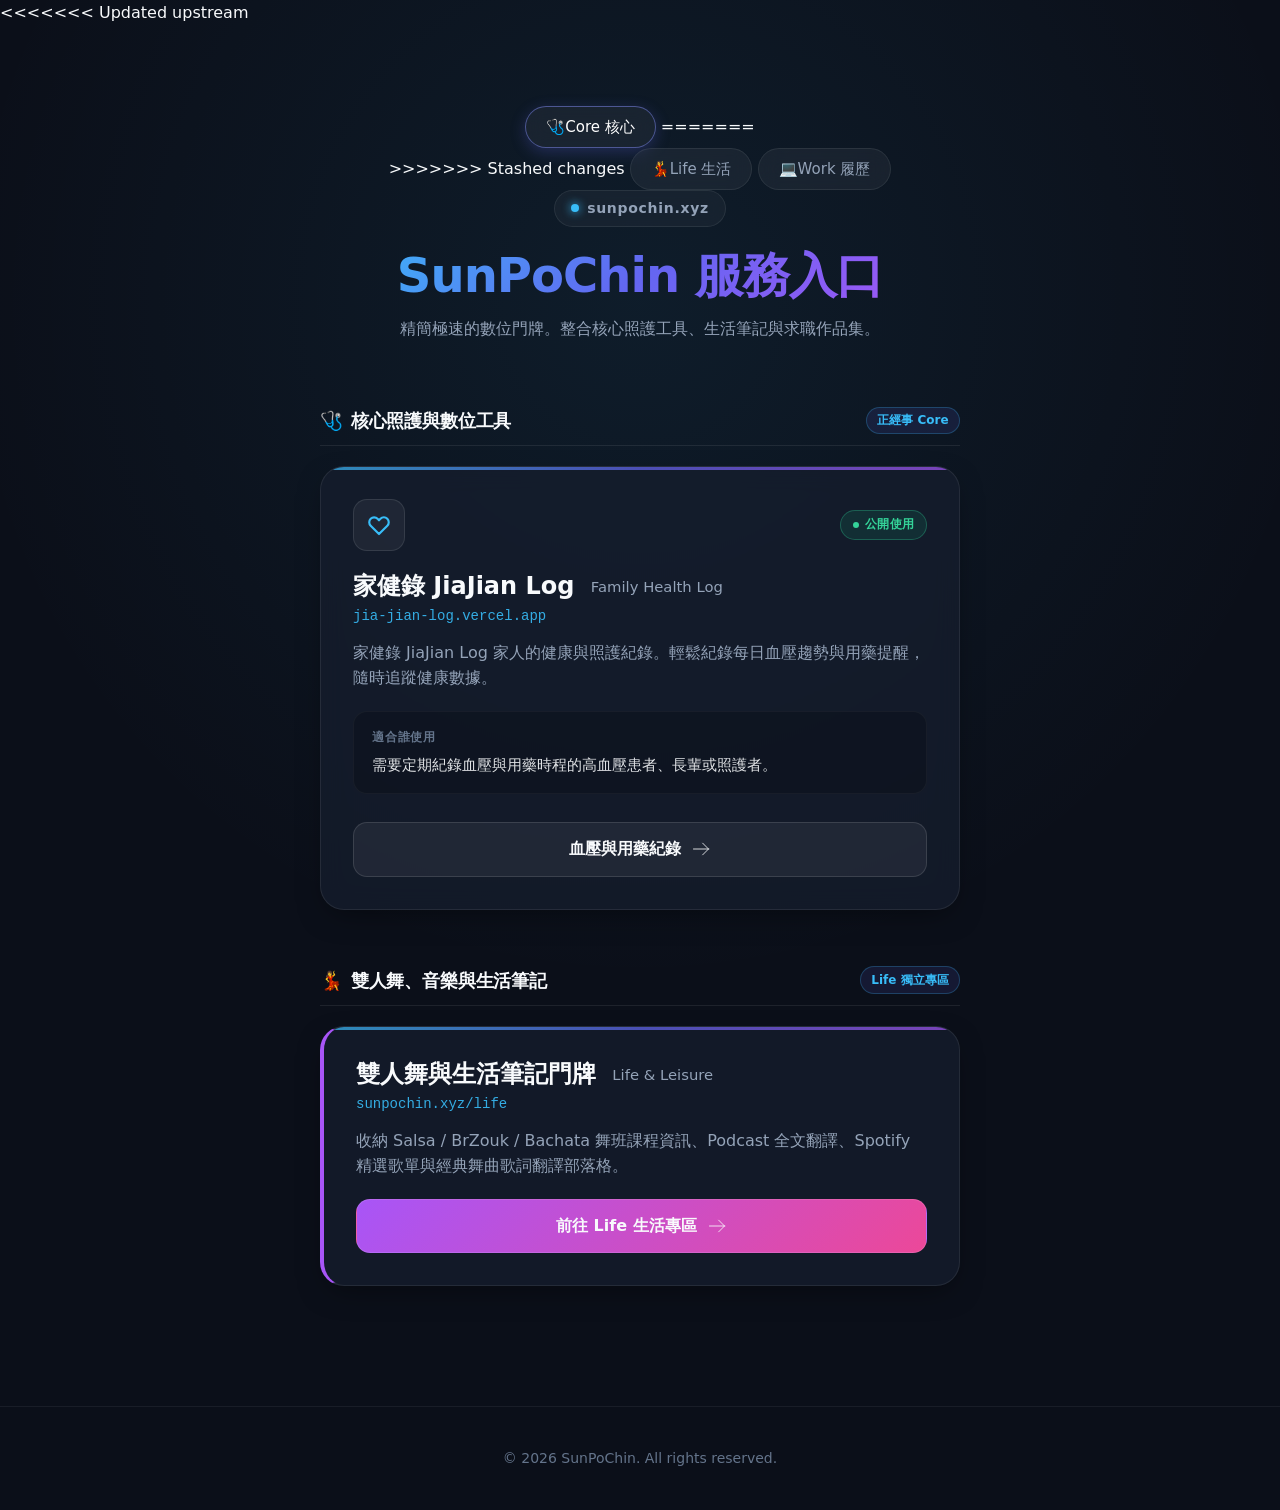
==== index.html @ 9746f530 "fix(nav): remove Core tab, unify portal tabs and refine work projects Removed the Core tab to simpli" ====
<!--
檔案用途：個人服務門牌首頁 (Core Services & Digital Portal)
所在層：sunpochin.github.io/index.html；全站頂層入口
主要關聯：連結至核心照護工具 (家健錄)、Life 生活專區 (/life/) 與 Work 履歷頁 (/work/)
-->
<!DOCTYPE html>
<html lang="zh-TW">
<head>
  <meta charset="UTF-8">
  <meta name="viewport" content="width=device-width, initial-scale=1.0">
  
  <!-- SEO 與社群分享 Meta 設定 -->
  <title>SunPoChin | 數位服務門牌</title>
  <!-- 更新品牌名稱為家健錄 JiaJian Log，確保搜尋引擎索引與社群分享預覽精確 -->
  <meta name="description" content="SunPoChin 的個人服務門牌，提供家健錄 JiaJian Log 家人的健康與照護紀錄，以及雙人舞、音樂與歌詞翻譯連結。">
  <meta name="keywords" content="SunPoChin, 門牌, 家健錄, JiaJian Log, Family Health Log, 照護紀錄, Salsa, BrZouk, Bachata, 雙人舞">
  <meta name="author" content="SunPoChin">
  
  <!-- Open Graph / Facebook / LINE 分享卡片資訊 -->
  <meta property="og:type" content="website">
  <meta property="og:url" content="https://sunpochin.github.io/">
  <meta property="og:title" content="SunPoChin | 數位服務門牌">
  <meta property="og:description" content="個人服務門牌。包含家健錄 JiaJian Log 家人的健康與照護紀錄，以及雙人舞、音樂生活筆記。">
  
  <!-- 向量 SVG 門牌圖示 -->
  <link rel="icon" type="image/svg+xml" href="favicon.svg">
  
  <!-- 樣式表引入 -->
  <link rel="stylesheet" href="styles.css">
</head>
<body>

  <!-- 門牌標頭區塊 Header -->
<<<<<<< Updated upstream
  <header class="site-header">
    <div class="container">
      
      <!-- 門牌全站膠囊導覽列 Nav Bar -->
      <!-- 說明「為什麼這樣做」：提供 Core 核心工具、Life 生活筆記與 Work 履歷作品三入口直接跳轉 -->
      <nav class="portal-nav" aria-label="門牌頁面導覽">
        <a href="./" class="nav-item active">
          <span class="nav-icon">🩺</span>
          <span>Core 核心</span>
        </a>
=======
      <!-- 門牌全站膠囊導覽列 Nav Bar (移除 Core 核心 Tab，提供 Life 與 Work 雙頁面膠囊切換) -->
      <!-- 說明「為什麼這樣做」：依使用者需求移除 Core Tab，在頁首提供統一的 Life 生活與 Work 履歷動態導覽 -->
      <nav class="portal-nav" aria-label="門牌頁面導覽">
>>>>>>> Stashed changes
        <a href="./life/" class="nav-item">
          <span class="nav-icon">💃</span>
          <span>Life 生活</span>
        </a>
        <a href="./work/" class="nav-item">
          <span class="nav-icon">💻</span>
          <span>Work 履歷</span>
        </a>
      </nav>

      <div class="brand-badge">
        <span class="brand-dot"></span>
        <span class="brand-domain">sunpochin.xyz</span>
      </div>
      <h1 class="site-title">SunPoChin 服務入口</h1>
      <p class="site-subtitle">精簡極速的數位門牌。整合核心照護工具、生活筆記與求職作品集。</p>
    </div>
  </header>

  <!-- 主要服務與生活卡片區塊 Main Content -->
  <main class="main-content">
    <div class="container">

      <!-- 
        區塊一：核心照護與數位工具 (Core Care Services)
        維持高顯眼度單張大卡片，突顯家健錄 JiaJian Log 作為正經事的優先層級。
      -->
      <section class="section-block" aria-label="核心照護服務">
        <div class="section-header">
          <h2 class="section-title">
            <span aria-hidden="true">🩺</span> 核心照護與數位工具
          </h2>
          <span class="section-badge">正經事 Core</span>
        </div>

        <!-- 採用家健錄 JiaJian Log 全新品牌識別與副標，提供明確的家庭照護與血壓/用藥紀錄入口 -->
        <article class="service-card" data-id="jiaJianLog">
          <div class="card-header">
            <div class="card-icon-wrapper" aria-hidden="true">
              <!-- SVG 脈搏心律圖示 -->
              <svg xmlns="http://www.w3.org/2000/svg" fill="none" viewBox="0 0 24 24" stroke="currentColor">
                <path stroke-linecap="round" stroke-linejoin="round" d="M4.318 6.318a4.5 4.5 0 000 6.364L12 20.364l7.682-7.682a4.5 4.5 0 00-6.364-6.364L12 7.636l-1.318-1.318a4.5 4.5 0 00-6.364 0z" />
              </svg>
            </div>
            <span class="status-badge status-active">公開使用</span>
          </div>
          <div class="card-title-group">
            <h3 class="card-title">家健錄 JiaJian Log <span class="card-subtitle">Family Health Log</span></h3>
            <span class="card-domain">jia-jian-log.vercel.app</span>
          </div>
          <p class="card-summary">家健錄 JiaJian Log 家人的健康與照護紀錄。輕鬆紀錄每日血壓趨勢與用藥提醒，隨時追蹤家庭健康數據。</p>
          <div class="card-target-box">
            <span class="card-target-label">適合誰使用</span>
            <p class="card-target-text">需要定期紀錄血壓與用藥時程的高血壓患者、長輩或照護者。</p>
          </div>
          <div class="card-action">
            <a href="https://jia-jian-log.vercel.app/" target="_blank" rel="noopener noreferrer" class="btn-open">
              <span class="btn-text">血壓與用藥紀錄</span>
              <svg xmlns="http://www.w3.org/2000/svg" fill="none" viewBox="0 0 24 24" stroke="currentColor" aria-hidden="true">
                <path stroke-linecap="round" stroke-linejoin="round" d="M14 5l7 7m0 0l-7 7m7-7H3" />
              </svg>
            </a>
          </div>
        </article>
      </section>

      <!-- 
        區塊二：前往生活與娛樂獨立專頁
        說明「為什麼這樣做」：依使用者指示將雙人舞與生活筆記完整搬移至 /life/ 獨立子頁面，並在首頁提供明確的引導卡片與門牌按鈕。
      -->
      <section class="section-block" aria-label="生活與娛樂專區導引">
        <div class="section-header">
          <h2 class="section-title">
            <span aria-hidden="true">💃</span> 雙人舞、音樂與生活筆記
          </h2>
          <span class="section-badge">Life 獨立專區</span>
        </div>

        <article class="service-card" style="border-left: 4px solid #a855f7;">
          <div class="card-title-group">
            <h3 class="card-title">雙人舞與生活筆記門牌 <span class="card-subtitle">Life &amp; Leisure</span></h3>
            <span class="card-domain">sunpochin.xyz/life</span>
          </div>
          <p class="card-summary">收納 Salsa / BrZouk / Bachata 舞班課程資訊、Podcast 全文翻譯、Spotify 精選歌單與經典舞曲歌詞翻譯部落格。</p>
          <div class="card-action">
            <a href="./life/" class="btn-open" style="background: linear-gradient(135deg, #a855f7 0%, #ec4899 100%);">
              <span class="btn-text">前往 Life 生活專區</span>
              <svg xmlns="http://www.w3.org/2000/svg" fill="none" viewBox="0 0 24 24" stroke="currentColor" aria-hidden="true">
                <path stroke-linecap="round" stroke-linejoin="round" d="M14 5l7 7m0 0l-7 7m7-7H3" />
              </svg>
            </a>
          </div>
        </article>
      </section>

    </div>
  </main>

  <!-- 頁尾 Footer -->
  <footer class="site-footer">
    <div class="container">
      <p>&copy; <span id="year">2026</span> SunPoChin. All rights reserved.</p>
    </div>
  </footer>

  <!-- 原生 Vanilla JS 腳本水合處理 (相容新版與舊版 services.json 結構) -->
  <script>
    document.addEventListener('DOMContentLoaded', () => {
      // 判斷當前年份動態顯示 Footer 年份
      const yearEl = document.getElementById('year');
      if (yearEl) yearEl.textContent = new Date().getFullYear();

      // 嘗試讀取 services.json 進行動態水合，維持靜態 HTML 預先渲染 (SSR/Static HTML First) 避免首屏閃爍
      fetch('services.json')
        .then(response => {
          if (!response.ok) throw new Error('HTTP error ' + response.status);
          return response.json();
        })
        .then(data => {
          // 處理 core 陣列資料
          const coreItems = Array.isArray(data) ? data : (data.core || []);
          coreItems.forEach(item => {
            const card = document.querySelector(`.service-card[data-id="${item.id}"]`);
            if (card) {
              const titleEl = card.querySelector('.card-title');
              const domainEl = card.querySelector('.card-domain');
              const summaryEl = card.querySelector('.card-summary');
              const targetEl = card.querySelector('.card-target-text');
              const linkEl = card.querySelector('.btn-open');
              const btnTextEl = card.querySelector('.btn-text');

              // 支援動態注入英文副標 (Family Health Log)，維持靜態與水合 HTML 的視覺一致性
              if (titleEl) {
                if (item.subtitle) {
                  titleEl.innerHTML = `${item.name} <span class="card-subtitle">${item.subtitle}</span>`;
                } else {
                  titleEl.textContent = item.name;
                }
              }
              if (domainEl) domainEl.textContent = item.domain;
              if (summaryEl) summaryEl.textContent = item.summary;
              if (targetEl) targetEl.textContent = item.targetAudience;
              if (linkEl) linkEl.href = item.url;
              if (btnTextEl && item.buttonText) btnTextEl.textContent = item.buttonText;
            }
          });

          // 處理 leisure 陣列資料
          const leisureItems = data.leisure || [];
          leisureItems.forEach(item => {
            const card = document.querySelector(`.leisure-card[data-id="${item.id}"]`);
            if (card) {
              const titleEl = card.querySelector('.leisure-card-title');
              const summaryEl = card.querySelector('.leisure-card-summary');
              const linkEl = card.querySelector('.btn-leisure');
              const btnTextSpan = linkEl ? linkEl.querySelector('span') : null;

              if (titleEl) titleEl.textContent = item.name;
              if (summaryEl) summaryEl.textContent = item.summary;
              if (linkEl) linkEl.href = item.url;
              if (btnTextSpan && item.buttonText) btnTextSpan.textContent = item.buttonText;
            }
          });
        })
        .catch(err => {
          // 若 fetch 失敗則安全回退使用原 HTML 靜態卡片，不影響網頁顯示
          console.log('Using static card fallback:', err.message);
        });
    });
  </script>
</body>
</html>
---- styles.css ----
/*
  使用 CSS 變數統一設計系統 Token，確保全站色彩、邊距與微動畫風格一致。
  選擇暗色與 Glassmorphism 質感基調，突顯數位門牌（Domain Portal）的科技與現代感。
*/
:root {
  --bg-primary: #0b0f19;
  --card-bg: rgba(22, 30, 46, 0.75);
  --card-border: rgba(255, 255, 255, 0.08);
  --card-hover-border: rgba(99, 102, 241, 0.4);
  
  --text-main: #f8fafc;
  --text-muted: #94a3b8;
  --text-subtle: #64748b;
  
  /* 品牌與漸層色調 */
  --accent-blue: #38bdf8;
  --accent-indigo: #6366f1;
  --accent-purple: #a855f7;
  --grad-hero: linear-gradient(135deg, #38bdf8 0%, #6366f1 50%, #a855f7 100%);
  
  /* 服務狀態指示燈色彩 (Status Badges) */
  --status-active-bg: rgba(16, 185, 129, 0.12);
  --status-active-text: #34d399;
  --status-active-border: rgba(52, 211, 153, 0.3);
  
  --radius-sm: 8px;
  --radius-md: 14px;
  --radius-lg: 24px;
  
  --font-main: system-ui, -apple-system, BlinkMacSystemFont, "Segoe UI", Roboto, "Helvetica Neue", "Noto Sans TC", sans-serif;
  
  --shadow-card: 0 10px 30px -10px rgba(0, 0, 0, 0.5);
  --shadow-hover: 0 20px 40px -15px rgba(99, 102, 241, 0.25);
}

/* 基礎重置與 Box Sizing */
*, *::before, *::after {
  box-sizing: border-box;
  margin: 0;
  padding: 0;
}

/* 採用 Mobile-First 基礎版型設定 */
html {
  font-family: var(--font-main);
  background-color: var(--bg-primary);
  color: var(--text-main);
  line-height: 1.6;
  -webkit-font-smoothing: antialiased;
  scroll-behavior: smooth;
}

body {
  min-height: 100vh;
  display: flex;
  flex-direction: column;
  position: relative;
  overflow-x: hidden;
  background: 
    radial-gradient(circle at 50% 20%, rgba(56, 189, 248, 0.08) 0%, transparent 50%),
    var(--bg-primary);
}

/* 頁首與頁尾容器：調大寬度至 680px 以平衡單張照護卡與雙欄生活連結網格的視覺寬度 */
.container {
  width: 100%;
  max-width: 680px;
  margin: 0 auto;
  padding: 0 1.25rem;
}

/* 全站膠囊導覽列 (Portal Navigation Bar) */
<<<<<<< Updated upstream
/* 提供 Core / Life / Work 三入口快速切換，維持高顯眼度與極速載入 */
=======
/* 提供 Life / Work 入口快速切換，維持高顯眼度與極速載入 */
>>>>>>> Stashed changes
.portal-nav {
  display: flex;
  align-items: center;
  justify-content: center;
<<<<<<< Updated upstream
  gap: 0.5rem;
  margin-bottom: 1.5rem;
=======
  gap: 0.75rem;
  margin-bottom: 1.75rem;
>>>>>>> Stashed changes
}

.nav-item {
  display: inline-flex;
  align-items: center;
<<<<<<< Updated upstream
  gap: 0.4rem;
  padding: 0.45rem 1.1rem;
  border-radius: 999px;
  background: rgba(255, 255, 255, 0.04);
  border: 1px solid var(--card-border);
  color: var(--text-muted);
  font-size: 0.875rem;
=======
  gap: 0.45rem;
  padding: 0.5rem 1.25rem;
  border-radius: 999px;
  background: rgba(255, 255, 255, 0.05);
  border: 1px solid var(--card-border);
  color: var(--text-muted);
  font-size: 0.9375rem;
>>>>>>> Stashed changes
  font-weight: 600;
  text-decoration: none;
  backdrop-filter: blur(10px);
  transition: all 0.2s ease;
}

.nav-item:hover {
<<<<<<< Updated upstream
  background: rgba(255, 255, 255, 0.09);
  color: var(--text-main);
  border-color: rgba(255, 255, 255, 0.2);
=======
  background: rgba(255, 255, 255, 0.1);
  color: var(--text-main);
  border-color: rgba(255, 255, 255, 0.25);
>>>>>>> Stashed changes
  transform: translateY(-1px);
}

.nav-item.active {
<<<<<<< Updated upstream
  background: rgba(99, 102, 241, 0.2);
  color: #ffffff;
  border-color: rgba(99, 102, 241, 0.5);
  box-shadow: 0 4px 12px rgba(99, 102, 241, 0.25);
=======
  background: linear-gradient(135deg, rgba(99, 102, 241, 0.25) 0%, rgba(168, 85, 247, 0.25) 100%);
  color: #ffffff;
  border-color: rgba(129, 140, 248, 0.5);
  box-shadow: 0 4px 15px rgba(99, 102, 241, 0.25);
>>>>>>> Stashed changes
}

/* Header 門牌標頭區塊 */
.site-header {
  padding: 3.5rem 0 2rem;
  text-align: center;
}

.brand-badge {
  display: inline-flex;
  align-items: center;
  gap: 0.5rem;
  padding: 0.4rem 1rem;
  border-radius: 999px;
  background: rgba(255, 255, 255, 0.04);
  border: 1px solid var(--card-border);
  backdrop-filter: blur(10px);
  margin-bottom: 1.25rem;
}

.brand-dot {
  width: 8px;
  height: 8px;
  border-radius: 50%;
  background: var(--accent-blue);
  box-shadow: 0 0 10px var(--accent-blue);
  animation: pulse-dot 2.5s infinite;
}

@keyframes pulse-dot {
  0%, 100% { transform: scale(1); opacity: 1; }
  50% { transform: scale(1.4); opacity: 0.6; }
}

.brand-domain {
  font-size: 0.875rem;
  font-weight: 600;
  letter-spacing: 0.05em;
  color: var(--text-muted);
}

.site-title {
  font-size: 2.25rem;
  font-weight: 800;
  letter-spacing: -0.02em;
  line-height: 1.2;
  margin-bottom: 0.75rem;
  background: var(--grad-hero);
  -webkit-background-clip: text;
  -webkit-text-fill-color: transparent;
}

.site-subtitle {
  font-size: 1rem;
  color: var(--text-muted);
  max-width: 500px;
  margin: 0 auto;
  font-weight: 400;
}

/* 主內容區 (Main Portal Grid) */
.main-content {
  flex: 1;
  padding: 1.5rem 0 4rem;
}

.services-grid {
  display: flex;
  justify-content: center;
}

/* 單一服務卡片 Focus 佈局 */
.service-card {
  width: 100%;
  position: relative;
  display: flex;
  flex-direction: column;
  background: var(--card-bg);
  border: 1px solid var(--card-border);
  border-radius: var(--radius-lg);
  padding: 2rem;
  backdrop-filter: blur(12px);
  -webkit-backdrop-filter: blur(12px);
  box-shadow: var(--shadow-card);
  transition: transform 0.25s cubic-bezier(0.16, 1, 0.3, 1), 
              border-color 0.25s ease, 
              box-shadow 0.25s ease;
  overflow: hidden;
}

.service-card::before {
  content: "";
  position: absolute;
  top: 0;
  left: 0;
  right: 0;
  height: 3px;
  background: var(--grad-hero);
  opacity: 0.7;
}

.service-card:hover {
  transform: translateY(-4px);
  border-color: var(--card-hover-border);
  box-shadow: var(--shadow-hover);
}

.card-header {
  display: flex;
  align-items: center;
  justify-content: space-between;
  margin-bottom: 1.25rem;
}

.card-icon-wrapper {
  width: 52px;
  height: 52px;
  border-radius: var(--radius-md);
  background: rgba(255, 255, 255, 0.05);
  border: 1px solid rgba(255, 255, 255, 0.1);
  display: flex;
  align-items: center;
  justify-content: center;
  color: var(--accent-blue);
  flex-shrink: 0;
}

.card-icon-wrapper svg {
  width: 26px;
  height: 26px;
  stroke-width: 2;
}

.status-badge {
  display: inline-flex;
  align-items: center;
  gap: 0.4rem;
  padding: 0.3rem 0.75rem;
  border-radius: 999px;
  font-size: 0.75rem;
  font-weight: 600;
  letter-spacing: 0.02em;
  border: 1px solid transparent;
}

.status-badge::before {
  content: "";
  width: 6px;
  height: 6px;
  border-radius: 50%;
}

.status-active {
  background: var(--status-active-bg);
  color: var(--status-active-text);
  border-color: var(--status-active-border);
}
.status-active::before { background: var(--status-active-text); }

.card-title-group {
  margin-bottom: 0.85rem;
}

.card-title {
  font-size: 1.5rem;
  font-weight: 700;
  color: var(--text-main);
  line-height: 1.3;
}

/* 支援英文副標題 (Family Health Log) 輔助顯示，提升品牌識別與視覺層次感 */
.card-subtitle {
  display: inline-block;
  font-size: 0.925rem;
  font-weight: 500;
  color: var(--text-muted);
  margin-left: 0.5rem;
  vertical-align: middle;
}

.card-domain {
  font-size: 0.875rem;
  font-weight: 500;
  color: var(--accent-blue);
  opacity: 0.9;
  font-family: ui-monospace, SFMono-Regular, Menlo, Monaco, Consolas, monospace;
}

.card-summary {
  font-size: 1rem;
  color: var(--text-muted);
  margin-bottom: 1.25rem;
  line-height: 1.55;
}

.card-target-box {
  background: rgba(0, 0, 0, 0.2);
  border-radius: var(--radius-md);
  padding: 1rem 1.15rem;
  margin-bottom: 1.75rem;
  border: 1px solid rgba(255, 255, 255, 0.04);
}

.card-target-label {
  font-size: 0.75rem;
  font-weight: 700;
  text-transform: uppercase;
  letter-spacing: 0.05em;
  color: var(--text-subtle);
  margin-bottom: 0.35rem;
  display: block;
}

.card-target-text {
  font-size: 0.9375rem;
  color: var(--text-main);
  opacity: 0.9;
}

.btn-open {
  display: flex;
  align-items: center;
  justify-content: center;
  gap: 0.65rem;
  width: 100%;
  min-height: 52px;
  padding: 0.85rem 1.5rem;
  border-radius: var(--radius-md);
  background: rgba(255, 255, 255, 0.06);
  color: var(--text-main);
  font-size: 1rem;
  font-weight: 600;
  text-decoration: none;
  border: 1px solid rgba(255, 255, 255, 0.12);
  transition: all 0.2s ease;
}

.btn-open:hover {
  background: var(--grad-hero);
  border-color: transparent;
  color: #ffffff;
  box-shadow: 0 4px 15px rgba(99, 102, 241, 0.4);
}

.btn-open:active {
  transform: scale(0.98);
}

.btn-open svg {
  width: 20px;
  height: 20px;
  transition: transform 0.2s ease;
  flex-shrink: 0;
}

.btn-open:hover svg {
  transform: translateX(4px);
}

.site-footer {
  padding: 2.5rem 0;
  border-top: 1px solid rgba(255, 255, 255, 0.06);
  text-align: center;
  font-size: 0.875rem;
  color: var(--text-subtle);
}

@media (min-width: 640px) {
  .site-header {
    padding: 5rem 0 2.5rem;
  }

  .site-title {
    font-size: 3rem;
  }
}

/* 
  多區塊結構 (Section Blocks & Dividers):
  建立明確的視覺分隔線與燈號，讓正經事 (家健錄 JiaJian Log) 與吃喝玩樂 (雙人舞/音樂) 在同一頁面卻保有清晰的層次感。
*/
.section-block {
  margin-bottom: 3.5rem;
}

.section-header {
  display: flex;
  align-items: center;
  gap: 0.75rem;
  margin-bottom: 1.25rem;
  padding-bottom: 0.6rem;
  border-bottom: 1px solid rgba(255, 255, 255, 0.08);
}

.section-title {
  font-size: 1.15rem;
  font-weight: 700;
  color: var(--text-main);
  letter-spacing: -0.01em;
  display: flex;
  align-items: center;
  gap: 0.5rem;
}

.section-badge {
  font-size: 0.75rem;
  padding: 0.2rem 0.65rem;
  border-radius: 999px;
  background: rgba(99, 102, 241, 0.12);
  color: var(--accent-blue);
  border: 1px solid rgba(56, 189, 248, 0.25);
  font-weight: 600;
  margin-left: auto;
}

/* 吃喝玩樂連結雙欄網格 (Leisure Cards Responsive Grid) */
.leisure-grid {
  display: grid;
  grid-template-columns: 1fr;
  gap: 1.15rem;
}

@media (min-width: 600px) {
  .leisure-grid {
    grid-template-columns: repeat(2, 1fr);
  }
}

/* 吃喝玩樂單張 Glassmorphism 卡片設計 */
.leisure-card {
  position: relative;
  display: flex;
  flex-direction: column;
  background: var(--card-bg);
  border: 1px solid var(--card-border);
  border-radius: var(--radius-md);
  padding: 1.25rem;
  backdrop-filter: blur(12px);
  -webkit-backdrop-filter: blur(12px);
  box-shadow: var(--shadow-card);
  transition: transform 0.25s cubic-bezier(0.16, 1, 0.3, 1),
              border-color 0.25s ease,
              box-shadow 0.25s ease;
  overflow: hidden;
}

/* 懸浮微動畫與漸層頂條增加精緻質感 */
.leisure-card::before {
  content: "";
  position: absolute;
  top: 0;
  left: 0;
  right: 0;
  height: 2px;
  background: var(--grad-hero);
  opacity: 0.4;
  transition: opacity 0.25s ease;
}

.leisure-card:hover {
  transform: translateY(-3px);
  border-color: var(--card-hover-border);
  box-shadow: var(--shadow-hover);
}

.leisure-card:hover::before {
  opacity: 1;
}

.leisure-card-header {
  display: flex;
  align-items: center;
  justify-content: space-between;
  margin-bottom: 0.85rem;
}

.leisure-icon-wrapper {
  width: 38px;
  height: 38px;
  border-radius: var(--radius-sm);
  background: rgba(255, 255, 255, 0.05);
  border: 1px solid rgba(255, 255, 255, 0.08);
  display: flex;
  align-items: center;
  justify-content: center;
  color: var(--accent-blue);
  flex-shrink: 0;
}

.leisure-icon-wrapper svg {
  width: 20px;
  height: 20px;
  stroke-width: 2;
}

/* 分類標籤 Badge (使用不同色彩標籤提升辨識度) */
.tag-badge {
  font-size: 0.725rem;
  font-weight: 600;
  padding: 0.2rem 0.55rem;
  border-radius: 6px;
  letter-spacing: 0.02em;
  display: inline-flex;
  align-items: center;
}

.tag-instagram {
  background: rgba(225, 48, 108, 0.12);
  color: #f472b6;
  border: 1px solid rgba(225, 48, 108, 0.3);
}

.tag-gitbook {
  background: rgba(56, 178, 172, 0.12);
  color: #2dd4bf;
  border: 1px solid rgba(56, 178, 172, 0.3);
}

.tag-form {
  background: rgba(59, 130, 246, 0.12);
  color: #60a5fa;
  border: 1px solid rgba(59, 130, 246, 0.3);
}

.tag-hashnode {
  background: rgba(168, 85, 247, 0.12);
  color: #c084fc;
  border: 1px solid rgba(168, 85, 247, 0.3);
}

.leisure-card-title {
  font-size: 1.05rem;
  font-weight: 700;
  color: var(--text-main);
  margin-bottom: 0.35rem;
  line-height: 1.35;
}

.leisure-card-summary {
  font-size: 0.85rem;
  color: var(--text-muted);
  line-height: 1.5;
  margin-bottom: 1.15rem;
  flex: 1;
}

.btn-leisure {
  display: flex;
  align-items: center;
  justify-content: space-between;
  width: 100%;
  padding: 0.65rem 0.95rem;
  border-radius: var(--radius-sm);
  background: rgba(255, 255, 255, 0.04);
  color: var(--text-main);
  font-size: 0.875rem;
  font-weight: 600;
  text-decoration: none;
  border: 1px solid rgba(255, 255, 255, 0.08);
  transition: all 0.2s ease;
}

.btn-leisure:hover {
  background: var(--grad-hero);
  border-color: transparent;
  color: #ffffff;
  box-shadow: 0 4px 12px rgba(99, 102, 241, 0.35);
}

.btn-leisure svg {
  width: 16px;
  height: 16px;
  transition: transform 0.2s ease;
  flex-shrink: 0;
}

.btn-leisure:hover svg {
  transform: translateX(3px);
}
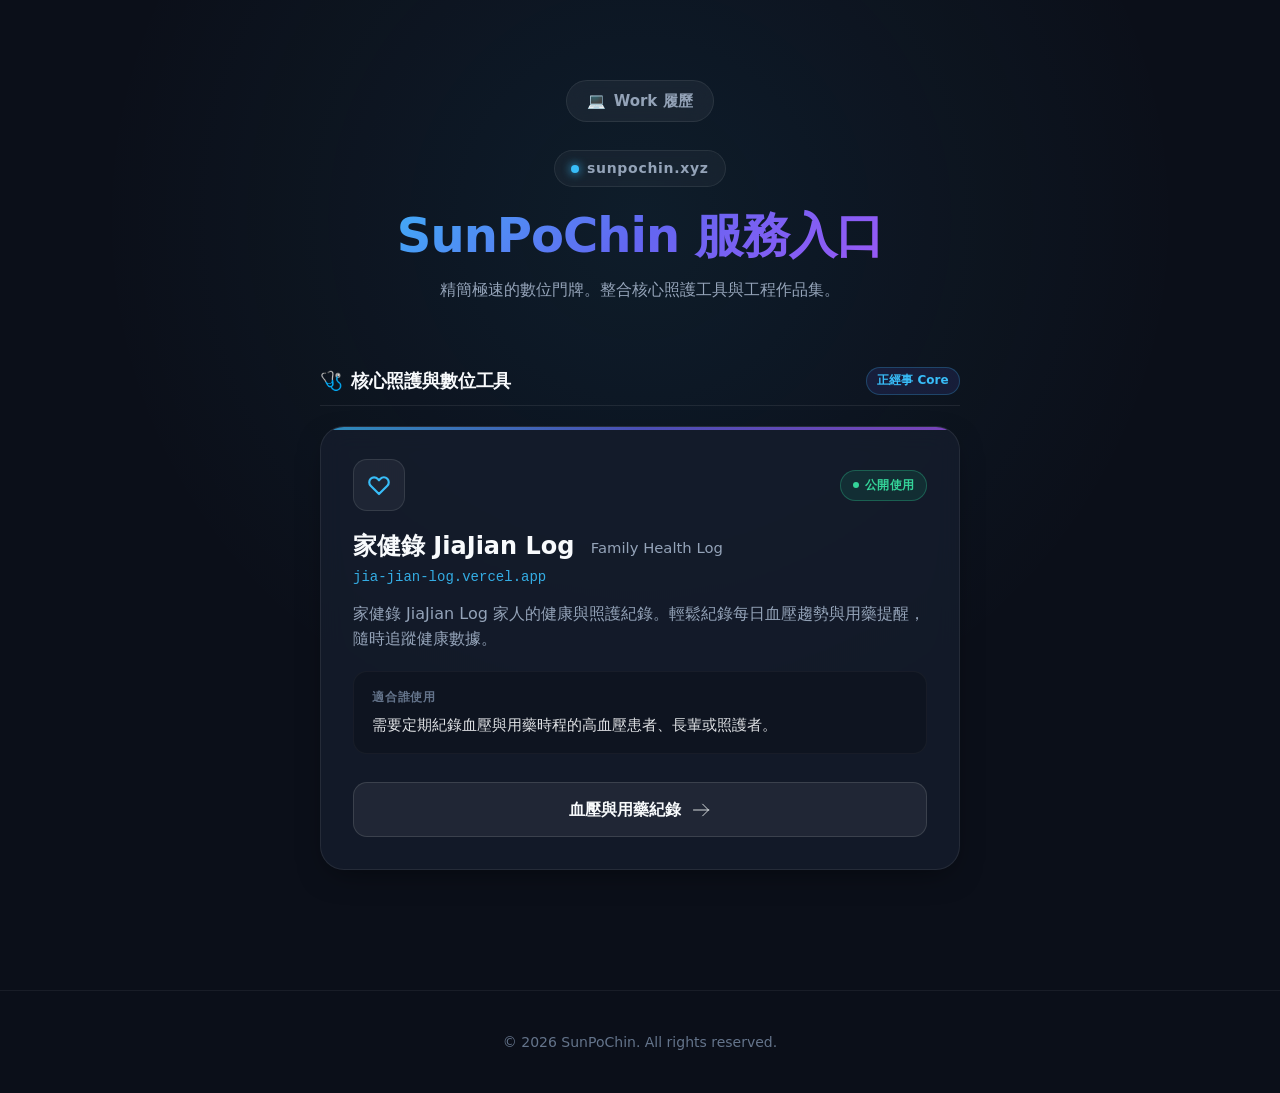
==== commit 77b8cbdf: "fix(nav): resolve all merge conflicts and hide Life portal entries Cleaned up all leftover merge con" ====
--- a/index.html
+++ b/index.html
@@ -1,7 +1,7 @@
 <!--
 檔案用途：個人服務門牌首頁 (Core Services & Digital Portal)
 所在層：sunpochin.github.io/index.html；全站頂層入口
-主要關聯：連結至核心照護工具 (家健錄)、Life 生活專區 (/life/) 與 Work 履歷頁 (/work/)
+主要關聯：連結至核心照護工具 (家健錄) 與 Work 履歷頁 (/work/)
 -->
 <!DOCTYPE html>
 <html lang="zh-TW">
@@ -11,16 +11,15 @@
   
   <!-- SEO 與社群分享 Meta 設定 -->
   <title>SunPoChin | 數位服務門牌</title>
-  <!-- 更新品牌名稱為家健錄 JiaJian Log，確保搜尋引擎索引與社群分享預覽精確 -->
-  <meta name="description" content="SunPoChin 的個人服務門牌，提供家健錄 JiaJian Log 家人的健康與照護紀錄，以及雙人舞、音樂與歌詞翻譯連結。">
-  <meta name="keywords" content="SunPoChin, 門牌, 家健錄, JiaJian Log, Family Health Log, 照護紀錄, Salsa, BrZouk, Bachata, 雙人舞">
+  <meta name="description" content="SunPoChin 的個人服務門牌，提供家健錄 JiaJian Log 家人的健康與照護紀錄。">
+  <meta name="keywords" content="SunPoChin, 門牌, 家健錄, JiaJian Log, Family Health Log, 照護紀錄">
   <meta name="author" content="SunPoChin">
   
   <!-- Open Graph / Facebook / LINE 分享卡片資訊 -->
   <meta property="og:type" content="website">
   <meta property="og:url" content="https://sunpochin.github.io/">
   <meta property="og:title" content="SunPoChin | 數位服務門牌">
-  <meta property="og:description" content="個人服務門牌。包含家健錄 JiaJian Log 家人的健康與照護紀錄，以及雙人舞、音樂生活筆記。">
+  <meta property="og:description" content="個人服務門牌。包含家健錄 JiaJian Log 家人的健康與照護紀錄。">
   
   <!-- 向量 SVG 門牌圖示 -->
   <link rel="icon" type="image/svg+xml" href="favicon.svg">
@@ -31,26 +30,12 @@
 <body>
 
   <!-- 門牌標頭區塊 Header -->
-<<<<<<< Updated upstream
   <header class="site-header">
     <div class="container">
       
-      <!-- 門牌全站膠囊導覽列 Nav Bar -->
-      <!-- 說明「為什麼這樣做」：提供 Core 核心工具、Life 生活筆記與 Work 履歷作品三入口直接跳轉 -->
+      <!-- 門牌全站膠囊導覽列 Nav Bar (隱藏 Life 連結，專注提供 Work 履歷入口) -->
+      <!-- 說明「為什麼這樣做」：依使用者指示將 Life 頁面暫時隱藏，導覽僅保留 Work 履歷入口 -->
       <nav class="portal-nav" aria-label="門牌頁面導覽">
-        <a href="./" class="nav-item active">
-          <span class="nav-icon">🩺</span>
-          <span>Core 核心</span>
-        </a>
-=======
-      <!-- 門牌全站膠囊導覽列 Nav Bar (移除 Core 核心 Tab，提供 Life 與 Work 雙頁面膠囊切換) -->
-      <!-- 說明「為什麼這樣做」：依使用者需求移除 Core Tab，在頁首提供統一的 Life 生活與 Work 履歷動態導覽 -->
-      <nav class="portal-nav" aria-label="門牌頁面導覽">
->>>>>>> Stashed changes
-        <a href="./life/" class="nav-item">
-          <span class="nav-icon">💃</span>
-          <span>Life 生活</span>
-        </a>
         <a href="./work/" class="nav-item">
           <span class="nav-icon">💻</span>
           <span>Work 履歷</span>
@@ -62,16 +47,16 @@
         <span class="brand-domain">sunpochin.xyz</span>
       </div>
       <h1 class="site-title">SunPoChin 服務入口</h1>
-      <p class="site-subtitle">精簡極速的數位門牌。整合核心照護工具、生活筆記與求職作品集。</p>
+      <p class="site-subtitle">精簡極速的數位門牌。整合核心照護工具與工程作品集。</p>
     </div>
   </header>
 
-  <!-- 主要服務與生活卡片區塊 Main Content -->
+  <!-- 主要服務卡片區塊 Main Content -->
   <main class="main-content">
     <div class="container">
 
       <!-- 
-        區塊一：核心照護與數位工具 (Core Care Services)
+        核心照護與數位工具 (Core Care Services)
         維持高顯眼度單張大卡片，突顯家健錄 JiaJian Log 作為正經事的優先層級。
       -->
       <section class="section-block" aria-label="核心照護服務">
@@ -113,35 +98,6 @@
         </article>
       </section>
 
-      <!-- 
-        區塊二：前往生活與娛樂獨立專頁
-        說明「為什麼這樣做」：依使用者指示將雙人舞與生活筆記完整搬移至 /life/ 獨立子頁面，並在首頁提供明確的引導卡片與門牌按鈕。
-      -->
-      <section class="section-block" aria-label="生活與娛樂專區導引">
-        <div class="section-header">
-          <h2 class="section-title">
-            <span aria-hidden="true">💃</span> 雙人舞、音樂與生活筆記
-          </h2>
-          <span class="section-badge">Life 獨立專區</span>
-        </div>
-
-        <article class="service-card" style="border-left: 4px solid #a855f7;">
-          <div class="card-title-group">
-            <h3 class="card-title">雙人舞與生活筆記門牌 <span class="card-subtitle">Life &amp; Leisure</span></h3>
-            <span class="card-domain">sunpochin.xyz/life</span>
-          </div>
-          <p class="card-summary">收納 Salsa / BrZouk / Bachata 舞班課程資訊、Podcast 全文翻譯、Spotify 精選歌單與經典舞曲歌詞翻譯部落格。</p>
-          <div class="card-action">
-            <a href="./life/" class="btn-open" style="background: linear-gradient(135deg, #a855f7 0%, #ec4899 100%);">
-              <span class="btn-text">前往 Life 生活專區</span>
-              <svg xmlns="http://www.w3.org/2000/svg" fill="none" viewBox="0 0 24 24" stroke="currentColor" aria-hidden="true">
-                <path stroke-linecap="round" stroke-linejoin="round" d="M14 5l7 7m0 0l-7 7m7-7H3" />
-              </svg>
-            </a>
-          </div>
-        </article>
-      </section>
-
     </div>
   </main>
 
@@ -152,21 +108,16 @@
     </div>
   </footer>
 
-  <!-- 原生 Vanilla JS 腳本水合處理 (相容新版與舊版 services.json 結構) -->
+  <!-- 原生 Vanilla JS 腳本水合處理 -->
   <script>
     document.addEventListener('DOMContentLoaded', () => {
-      // 判斷當前年份動態顯示 Footer 年份
       const yearEl = document.getElementById('year');
       if (yearEl) yearEl.textContent = new Date().getFullYear();
 
-      // 嘗試讀取 services.json 進行動態水合，維持靜態 HTML 預先渲染 (SSR/Static HTML First) 避免首屏閃爍
       fetch('services.json')
-        .then(response => {
-          if (!response.ok) throw new Error('HTTP error ' + response.status);
-          return response.json();
-        })
+        .then(response => response.ok ? response.json() : null)
         .then(data => {
-          // 處理 core 陣列資料
+          if (!data) return;
           const coreItems = Array.isArray(data) ? data : (data.core || []);
           coreItems.forEach(item => {
             const card = document.querySelector(`.service-card[data-id="${item.id}"]`);
@@ -178,7 +129,6 @@
               const linkEl = card.querySelector('.btn-open');
               const btnTextEl = card.querySelector('.btn-text');
 
-              // 支援動態注入英文副標 (Family Health Log)，維持靜態與水合 HTML 的視覺一致性
               if (titleEl) {
                 if (item.subtitle) {
                   titleEl.innerHTML = `${item.name} <span class="card-subtitle">${item.subtitle}</span>`;
@@ -193,28 +143,8 @@
               if (btnTextEl && item.buttonText) btnTextEl.textContent = item.buttonText;
             }
           });
-
-          // 處理 leisure 陣列資料
-          const leisureItems = data.leisure || [];
-          leisureItems.forEach(item => {
-            const card = document.querySelector(`.leisure-card[data-id="${item.id}"]`);
-            if (card) {
-              const titleEl = card.querySelector('.leisure-card-title');
-              const summaryEl = card.querySelector('.leisure-card-summary');
-              const linkEl = card.querySelector('.btn-leisure');
-              const btnTextSpan = linkEl ? linkEl.querySelector('span') : null;
-
-              if (titleEl) titleEl.textContent = item.name;
-              if (summaryEl) summaryEl.textContent = item.summary;
-              if (linkEl) linkEl.href = item.url;
-              if (btnTextSpan && item.buttonText) btnTextSpan.textContent = item.buttonText;
-            }
-          });
         })
-        .catch(err => {
-          // 若 fetch 失敗則安全回退使用原 HTML 靜態卡片，不影響網頁顯示
-          console.log('Using static card fallback:', err.message);
-        });
+        .catch(err => console.log('Using static card fallback:', err.message));
     });
   </script>
 </body>
--- a/styles.css
+++ b/styles.css
@@ -70,36 +70,18 @@
 }
 
 /* 全站膠囊導覽列 (Portal Navigation Bar) */
-<<<<<<< Updated upstream
-/* 提供 Core / Life / Work 三入口快速切換，維持高顯眼度與極速載入 */
-=======
-/* 提供 Life / Work 入口快速切換，維持高顯眼度與極速載入 */
->>>>>>> Stashed changes
+/* 提供 Work 履歷入口快速切換，維持高顯眼度與極速載入 */
 .portal-nav {
   display: flex;
   align-items: center;
   justify-content: center;
-<<<<<<< Updated upstream
-  gap: 0.5rem;
-  margin-bottom: 1.5rem;
-=======
   gap: 0.75rem;
   margin-bottom: 1.75rem;
->>>>>>> Stashed changes
 }
 
 .nav-item {
   display: inline-flex;
   align-items: center;
-<<<<<<< Updated upstream
-  gap: 0.4rem;
-  padding: 0.45rem 1.1rem;
-  border-radius: 999px;
-  background: rgba(255, 255, 255, 0.04);
-  border: 1px solid var(--card-border);
-  color: var(--text-muted);
-  font-size: 0.875rem;
-=======
   gap: 0.45rem;
   padding: 0.5rem 1.25rem;
   border-radius: 999px;
@@ -107,7 +89,6 @@
   border: 1px solid var(--card-border);
   color: var(--text-muted);
   font-size: 0.9375rem;
->>>>>>> Stashed changes
   font-weight: 600;
   text-decoration: none;
   backdrop-filter: blur(10px);
@@ -115,30 +96,17 @@
 }
 
 .nav-item:hover {
-<<<<<<< Updated upstream
-  background: rgba(255, 255, 255, 0.09);
-  color: var(--text-main);
-  border-color: rgba(255, 255, 255, 0.2);
-=======
   background: rgba(255, 255, 255, 0.1);
   color: var(--text-main);
   border-color: rgba(255, 255, 255, 0.25);
->>>>>>> Stashed changes
   transform: translateY(-1px);
 }
 
 .nav-item.active {
-<<<<<<< Updated upstream
-  background: rgba(99, 102, 241, 0.2);
-  color: #ffffff;
-  border-color: rgba(99, 102, 241, 0.5);
-  box-shadow: 0 4px 12px rgba(99, 102, 241, 0.25);
-=======
   background: linear-gradient(135deg, rgba(99, 102, 241, 0.25) 0%, rgba(168, 85, 247, 0.25) 100%);
   color: #ffffff;
   border-color: rgba(129, 140, 248, 0.5);
   box-shadow: 0 4px 15px rgba(99, 102, 241, 0.25);
->>>>>>> Stashed changes
 }
 
 /* Header 門牌標頭區塊 */
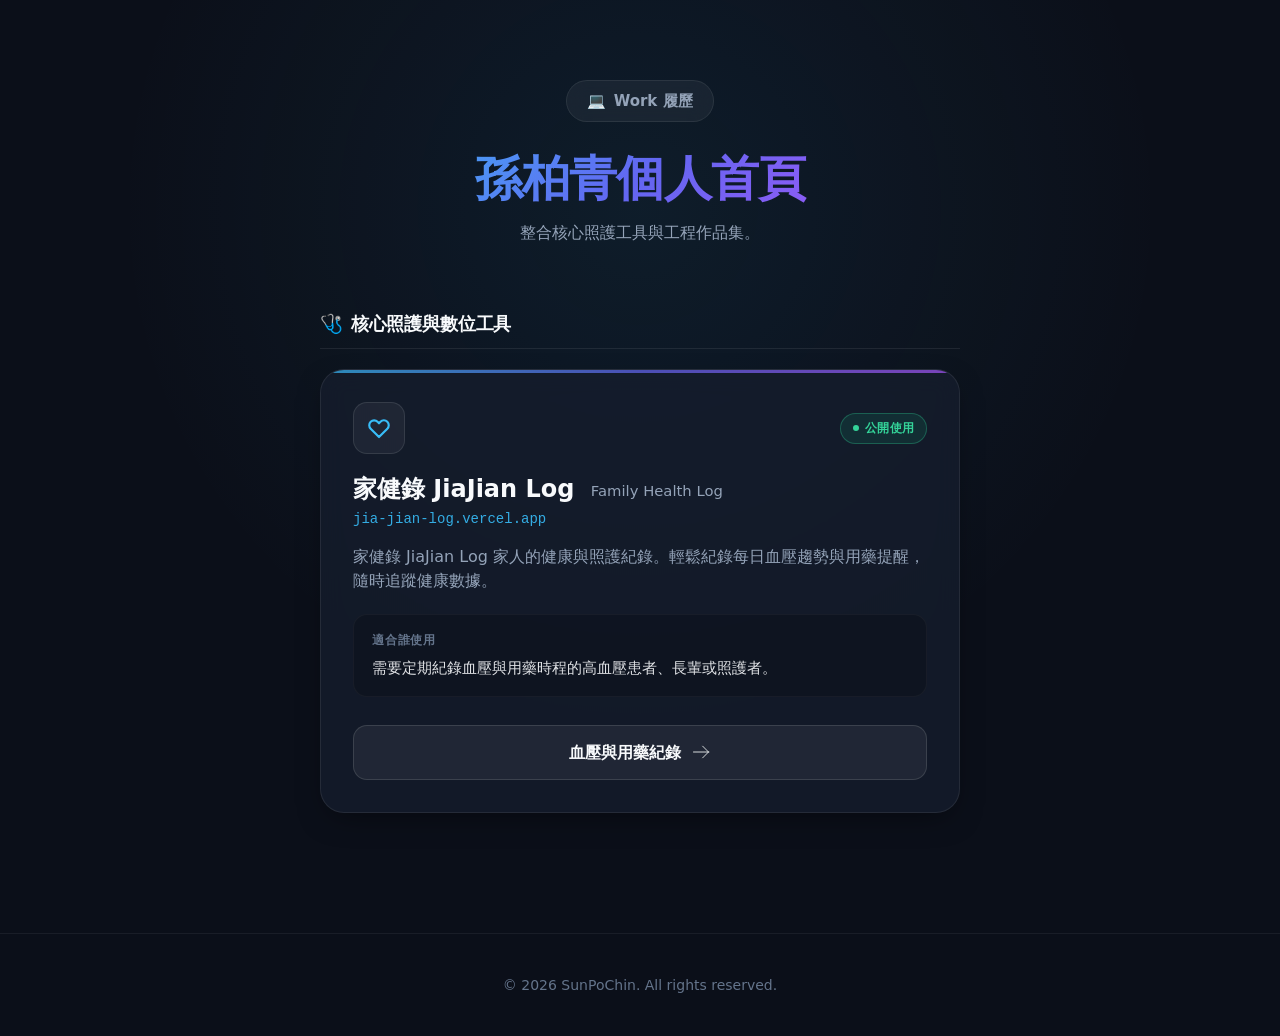
==== commit 0b709991: "fix extra things" ====
--- a/index.html
+++ b/index.html
@@ -10,16 +10,16 @@
   <meta name="viewport" content="width=device-width, initial-scale=1.0">
   
   <!-- SEO 與社群分享 Meta 設定 -->
-  <title>SunPoChin | 數位服務門牌</title>
-  <meta name="description" content="SunPoChin 的個人服務門牌，提供家健錄 JiaJian Log 家人的健康與照護紀錄。">
+  <title>SunPoChin 孫柏青| 數位首頁</title>
+  <meta name="description" content="孫柏青的個人服務門牌，提供家健錄 JiaJian Log 家人的健康與照護紀錄。">
   <meta name="keywords" content="SunPoChin, 門牌, 家健錄, JiaJian Log, Family Health Log, 照護紀錄">
   <meta name="author" content="SunPoChin">
   
   <!-- Open Graph / Facebook / LINE 分享卡片資訊 -->
   <meta property="og:type" content="website">
   <meta property="og:url" content="https://sunpochin.github.io/">
-  <meta property="og:title" content="SunPoChin | 數位服務門牌">
-  <meta property="og:description" content="個人服務門牌。包含家健錄 JiaJian Log 家人的健康與照護紀錄。">
+  <meta property="og:title" content="孫柏青 | 數位首頁">
+  <meta property="og:description" content="包含家健錄 JiaJian Log 家人的健康與照護紀錄。">
   
   <!-- 向量 SVG 門牌圖示 -->
   <link rel="icon" type="image/svg+xml" href="favicon.svg">
@@ -42,12 +42,8 @@
         </a>
       </nav>
 
-      <div class="brand-badge">
-        <span class="brand-dot"></span>
-        <span class="brand-domain">sunpochin.xyz</span>
-      </div>
-      <h1 class="site-title">SunPoChin 服務入口</h1>
-      <p class="site-subtitle">精簡極速的數位門牌。整合核心照護工具與工程作品集。</p>
+      <h1 class="site-title">孫柏青個人首頁</h1>
+      <p class="site-subtitle">整合核心照護工具與工程作品集。</p>
     </div>
   </header>
 
@@ -64,7 +60,6 @@
           <h2 class="section-title">
             <span aria-hidden="true">🩺</span> 核心照護與數位工具
           </h2>
-          <span class="section-badge">正經事 Core</span>
         </div>
 
         <!-- 採用家健錄 JiaJian Log 全新品牌識別與副標，提供明確的家庭照護與血壓/用藥紀錄入口 -->
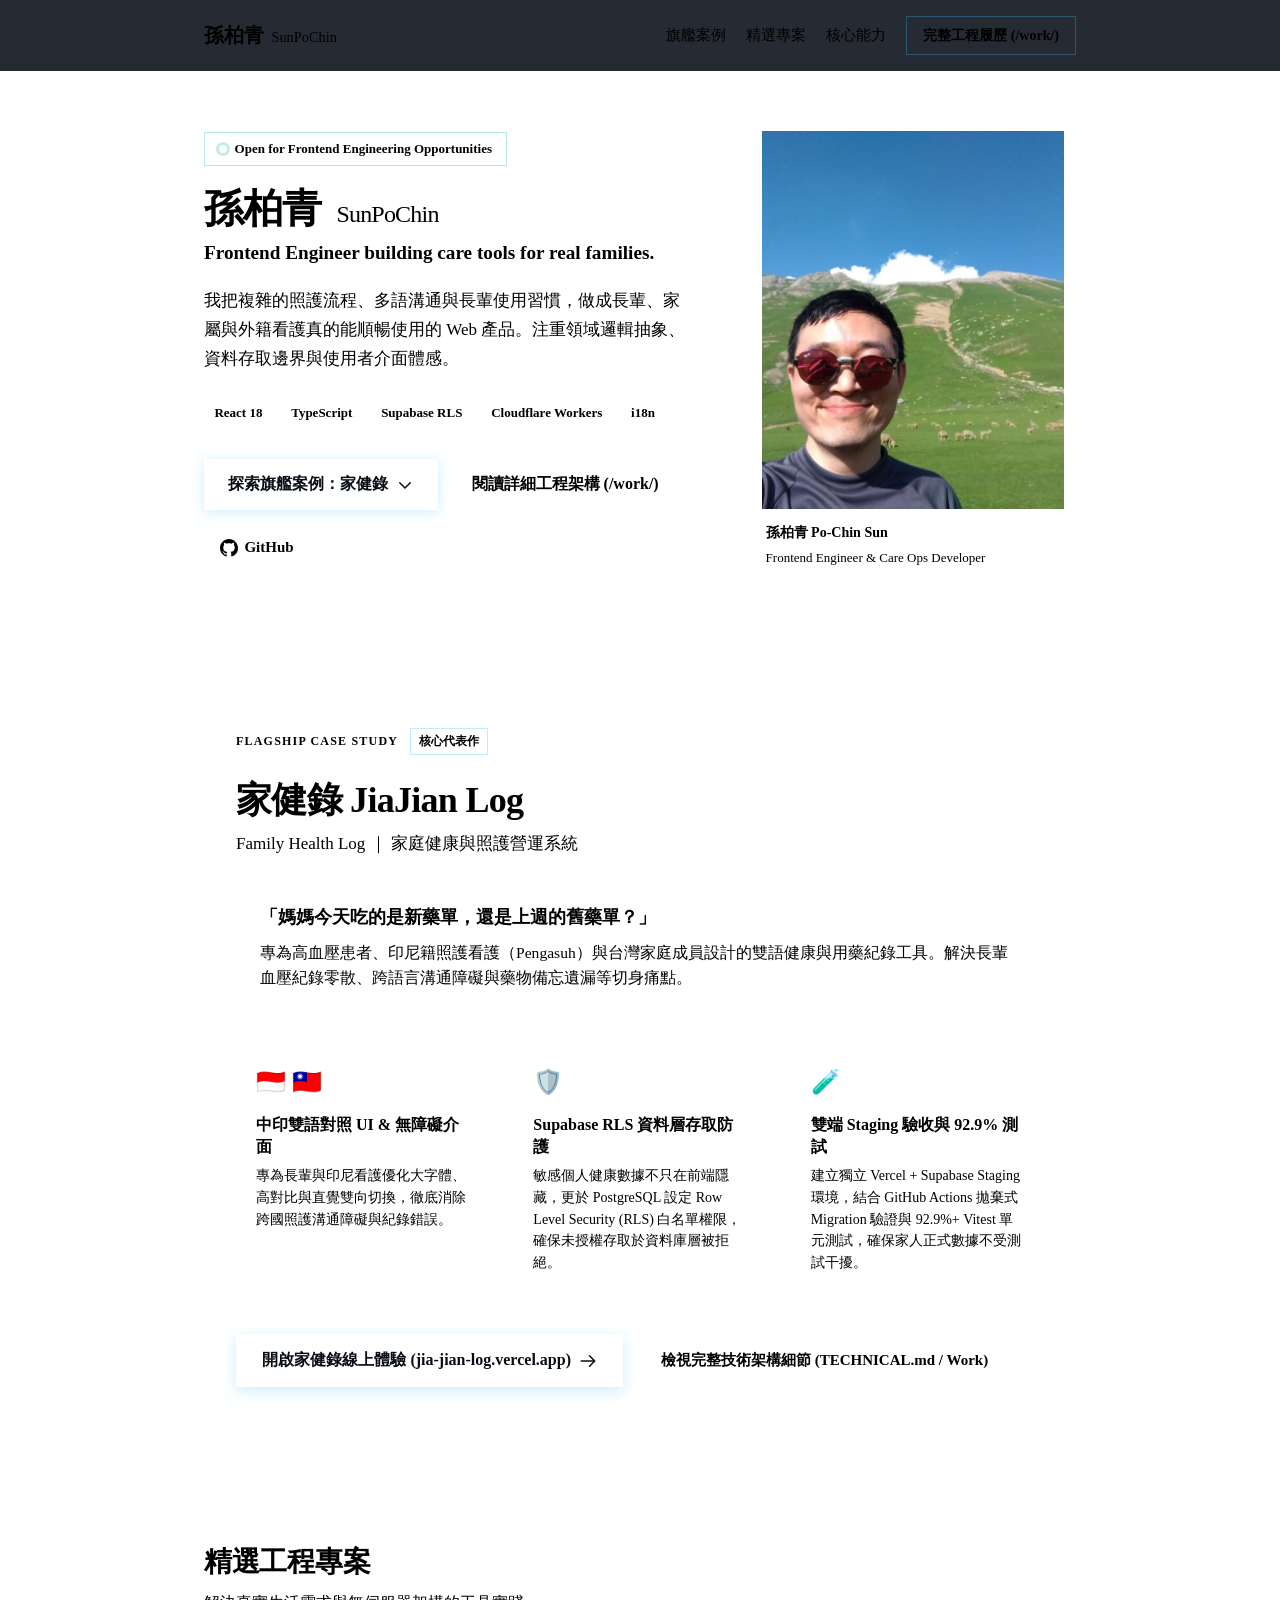
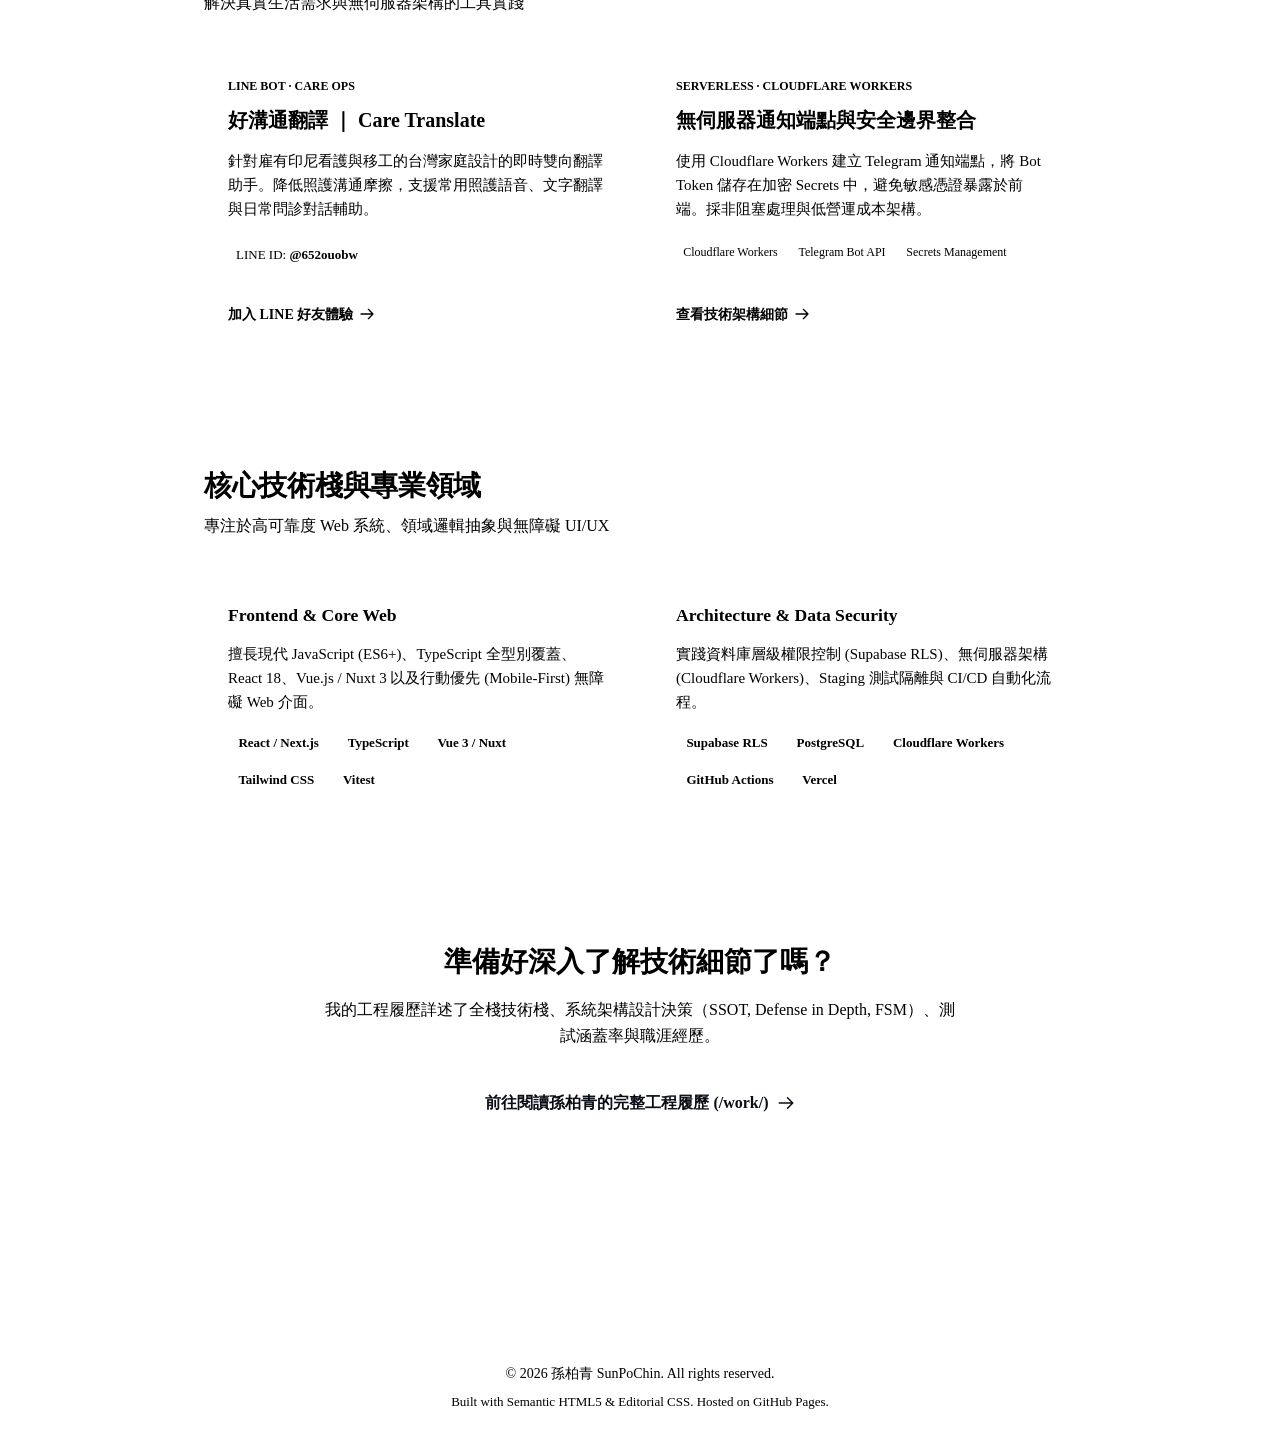
==== commit 08b4857c: "feat(portfolio): save editorial portfolio redesign and assets Preserve Hallmark editorial warm portf" ====
--- a/index.html
+++ b/index.html
@@ -1,7 +1,11 @@
 <!--
-檔案用途：個人服務門牌首頁 (Core Services & Digital Portal)
-所在層：sunpochin.github.io/index.html；全站頂層入口
-主要關聯：連結至核心照護工具 (家健錄) 與 Work 履歷頁 (/work/)
+  Hallmark pre-emit critique stamp:
+  /* Hallmark · pre-emit critique: P5 H5 E5 S5 R5 V5 · genre: editorial · macrostructure: Personal Engineering Portfolio · theme: Editorial Warm */
+  
+  檔案用途：孫柏青 (SunPoChin) 個人前端工程作品集與數位門牌首頁
+  設計定位：依使用者最新指示，將首頁 100% 聚焦於前端工程師專業定位與作品展示，完全移除非技術性下班休閒（LIFE & MUSIC / 程式碼之外）區塊，改將其整合至獨立的 /life/ 頁面。
+  照片配置：
+  - 工作/工程師個人區塊：搭配在野外的照片 (assets/images/sunpochin-outdoor.jpg) 展現真實自信的工程師特質。
 -->
 <!DOCTYPE html>
 <html lang="zh-TW">
@@ -9,17 +13,18 @@
   <meta charset="UTF-8">
   <meta name="viewport" content="width=device-width, initial-scale=1.0">
   
-  <!-- SEO 與社群分享 Meta 設定 -->
-  <title>SunPoChin 孫柏青| 數位首頁</title>
-  <meta name="description" content="孫柏青的個人服務門牌，提供家健錄 JiaJian Log 家人的健康與照護紀錄。">
-  <meta name="keywords" content="SunPoChin, 門牌, 家健錄, JiaJian Log, Family Health Log, 照護紀錄">
-  <meta name="author" content="SunPoChin">
-  
-  <!-- Open Graph / Facebook / LINE 分享卡片資訊 -->
+  <!-- SEO 與個人品牌 Meta 設定 -->
+  <title>孫柏青 (SunPoChin) | 前端工程師與家健錄開發者</title>
+  <meta name="description" content="孫柏青 (SunPoChin) 的前端工程作品集。專注於家庭照護 Web 產品「家健錄 JiaJian Log」、台印雙語介面與可靠的 Web 系統架構。">
+  <meta name="keywords" content="孫柏青, SunPoChin, 前端工程師, Frontend Engineer, 家健錄, JiaJian Log, Family Health Log, Care Ops, React, TypeScript, Supabase">
+  <meta name="author" content="孫柏青 SunPoChin">
+  
+  <!-- Open Graph 社群分享卡片 -->
   <meta property="og:type" content="website">
   <meta property="og:url" content="https://sunpochin.github.io/">
-  <meta property="og:title" content="孫柏青 | 數位首頁">
-  <meta property="og:description" content="包含家健錄 JiaJian Log 家人的健康與照護紀錄。">
+  <meta property="og:title" content="孫柏青 (SunPoChin) | 前端工程師與家健錄開發者">
+  <meta property="og:description" content="專注於真實家庭照護的前端工程師。旗艦作品：家健錄 JiaJian Log — 為家人與印尼看護打造的雙語健康紀錄工具。">
+  <meta property="og:image" content="https://sunpochin.github.io/assets/images/sunpochin-outdoor.jpg">
   
   <!-- 向量 SVG 門牌圖示 -->
   <link rel="icon" type="image/svg+xml" href="favicon.svg">
@@ -29,68 +34,274 @@
 </head>
 <body>
 
-  <!-- 門牌標頭區塊 Header -->
+  <!-- 全站導覽列 Navigation Bar -->
   <header class="site-header">
     <div class="container">
-      
-      <!-- 門牌全站膠囊導覽列 Nav Bar (隱藏 Life 連結，專注提供 Work 履歷入口) -->
-      <!-- 說明「為什麼這樣做」：依使用者指示將 Life 頁面暫時隱藏，導覽僅保留 Work 履歷入口 -->
-      <nav class="portal-nav" aria-label="門牌頁面導覽">
-        <a href="./work/" class="nav-item">
-          <span class="nav-icon">💻</span>
-          <span>Work 履歷</span>
+      <nav class="nav-bar" aria-label="主要導覽">
+        <a href="./" class="brand-link">
+          <span class="brand-name">孫柏青</span>
+          <span class="brand-title">SunPoChin</span>
         </a>
+        <div class="nav-links">
+          <a href="#flagship" class="nav-link">旗艦案例</a>
+          <a href="#projects" class="nav-link">精選專案</a>
+          <a href="#skills" class="nav-link">核心能力</a>
+          <a href="./work/" class="nav-btn">完整工程履歷 (/work/)</a>
+        </div>
       </nav>
-
-      <h1 class="site-title">孫柏青個人首頁</h1>
-      <p class="site-subtitle">整合核心照護工具與工程作品集。</p>
     </div>
   </header>
 
-  <!-- 主要服務卡片區塊 Main Content -->
   <main class="main-content">
     <div class="container">
 
       <!-- 
-        核心照護與數位工具 (Core Care Services)
-        維持高顯眼度單張大卡片，突顯家健錄 JiaJian Log 作為正經事的優先層級。
-      -->
-      <section class="section-block" aria-label="核心照護服務">
+        1. HERO 區塊：開門見山建立個人工程師定位與真實人像
+        說明「為什麼這樣做」：避免傳統 AI 樣板網站的抽象幾何圖形，使用野外照片展現真實、自信且具溫度的個人技術形象。
+      -->
+      <section class="hero-section" aria-label="工程師簡介">
+        <div class="hero-grid">
+          <div class="hero-text-content">
+            <div class="status-badge">
+              <span class="status-dot"></span>
+              <span>Open for Frontend Engineering Opportunities</span>
+            </div>
+            
+            <h1 class="hero-heading">
+              孫柏青 <span class="hero-name-en">SunPoChin</span>
+            </h1>
+            <p class="hero-role-title">Frontend Engineer building care tools for real families.</p>
+            
+            <p class="hero-bio">
+              我把複雜的照護流程、多語溝通與長輩使用習慣，做成長輩、家屬與外籍看護真的能順暢使用的 Web 產品。注重領域邏輯抽象、資料存取邊界與使用者介面體感。
+            </p>
+            
+            <div class="tech-tags-row">
+              <span class="tech-tag">React 18</span>
+              <span class="tech-tag">TypeScript</span>
+              <span class="tech-tag">Supabase RLS</span>
+              <span class="tech-tag">Cloudflare Workers</span>
+              <span class="tech-tag">i18n</span>
+            </div>
+
+            <div class="hero-actions">
+              <a href="#flagship" class="btn-primary">
+                <span>探索旗艦案例：家健錄</span>
+                <svg xmlns="http://www.w3.org/2000/svg" width="18" height="18" fill="none" viewBox="0 0 24 24" stroke="currentColor">
+                  <path stroke-linecap="round" stroke-linejoin="round" stroke-width="2" d="M19 9l-7 7-7-7" />
+                </svg>
+              </a>
+              <a href="./work/" class="btn-secondary">
+                <span>閱讀詳細工程架構 (/work/)</span>
+              </a>
+              <a href="https://github.com/sunpochin" target="_blank" rel="noopener noreferrer" class="btn-outline">
+                <svg xmlns="http://www.w3.org/2000/svg" width="18" height="18" fill="currentColor" viewBox="0 0 24 24">
+                  <path d="M12 0C5.37 0 0 5.37 0 12c0 5.31 3.435 9.795 8.205 11.385.6.105.825-.255.825-.57 0-.285-.015-1.23-.015-2.235-3.015.555-3.795-.735-4.035-1.41-.135-.345-.72-1.41-1.23-1.695-.42-.225-1.02-.78-.015-.795.945-.015 1.62.87 1.845 1.23 1.08 1.815 2.805 1.305 3.495.99.105-.78.42-1.305.765-1.605-2.67-.3-5.46-1.335-5.46-5.925 0-1.305.465-2.385 1.23-3.225-.12-.3-.54-1.53.12-3.18 0 0 1.005-.315 3.3 1.23.96-.27 1.98-.405 3-.405s2.04.135 3 .405c2.295-1.56 3.3-1.23 3.3-1.23.66 1.65.24 2.88.12 3.18.765.84 1.23 1.905 1.23 3.225 0 4.605-2.805 5.625-5.475 5.925.435.375.81 1.095.81 2.22 0 1.605-.015 2.895-.015 3.3 0 .315.225.69.825.57A12.02 12.02 0 0024 12c0-6.63-5.37-12-12-12z"/>
+                </svg>
+                <span>GitHub</span>
+              </a>
+            </div>
+          </div>
+
+          <!-- 工作與個人特質展示照片（野外照片） -->
+          <div class="hero-photo-wrapper">
+            <figure class="portrait-card">
+              <img src="assets/images/sunpochin-outdoor.jpg" alt="孫柏青 - 在高山草原的戶外照片" class="portrait-img">
+              <figcaption class="portrait-caption">
+                <strong>孫柏青 Po-Chin Sun</strong>
+                <span>Frontend Engineer &amp; Care Ops Developer</span>
+              </figcaption>
+            </figure>
+          </div>
+        </div>
+      </section>
+
+      <!-- 
+        2. 旗艦工程案例 區塊：家健錄 JiaJian Log
+        說明「為什麼這樣做」：不把家健錄做成簡單的產品連結卡片，而是作為展示軟體工程嚴謹度、真實需求痛點與架構決策的核心旗艦 Case Study。
+      -->
+      <section id="flagship" class="section-block flagship-section" aria-label="旗艦案例">
+        <div class="section-meta">
+          <span class="meta-label">FLAGSHIP CASE STUDY</span>
+          <span class="meta-badge">核心代表作</span>
+        </div>
+
+        <div class="flagship-header-group">
+          <h2 class="flagship-title">家健錄 JiaJian Log</h2>
+          <p class="flagship-subtitle">Family Health Log ｜ 家庭健康與照護營運系統</p>
+        </div>
+
+        <!-- 真實情境痛點與情境引導 -->
+        <div class="problem-quote-box">
+          <p class="problem-quote">
+            「媽媽今天吃的是新藥單，還是上週的舊藥單？」
+          </p>
+          <p class="problem-explanation">
+            專為高血壓患者、印尼籍照護看護（Pengasuh）與台灣家庭成員設計的雙語健康與用藥紀錄工具。解決長輩血壓紀錄零散、跨語言溝通障礙與藥物備忘遺漏等切身痛點。
+          </p>
+        </div>
+
+        <!-- 三大核心工程亮點 -->
+        <div class="highlights-grid">
+          <div class="highlight-item">
+            <div class="highlight-icon">🇮🇩 🇹🇼</div>
+            <h3 class="highlight-title">中印雙語對照 UI &amp; 無障礙介面</h3>
+            <p class="highlight-desc">
+              專為長輩與印尼看護優化大字體、高對比與直覺雙向切換，徹底消除跨國照護溝通障礙與紀錄錯誤。
+            </p>
+          </div>
+
+          <div class="highlight-item">
+            <div class="highlight-icon">🛡️</div>
+            <h3 class="highlight-title">Supabase RLS 資料層存取防護</h3>
+            <p class="highlight-desc">
+              敏感個人健康數據不只在前端隱藏，更於 PostgreSQL 設定 Row Level Security (RLS) 白名單權限，確保未授權存取於資料庫層被拒絕。
+            </p>
+          </div>
+
+          <div class="highlight-item">
+            <div class="highlight-icon">🧪</div>
+            <h3 class="highlight-title">雙端 Staging 驗收與 92.9% 測試</h3>
+            <p class="highlight-desc">
+              建立獨立 Vercel + Supabase Staging 環境，結合 GitHub Actions 拋棄式 Migration 驗證與 92.9%+ Vitest 單元測試，確保家人正式數據不受測試干擾。
+            </p>
+          </div>
+        </div>
+
+        <!-- 旗艦案例行動連結 -->
+        <div class="flagship-actions">
+          <a href="https://jia-jian-log.vercel.app/" target="_blank" rel="noopener noreferrer" class="btn-flagship-primary">
+            <span>開啟家健錄線上體驗 (jia-jian-log.vercel.app)</span>
+            <svg xmlns="http://www.w3.org/2000/svg" width="18" height="18" fill="none" viewBox="0 0 24 24" stroke="currentColor">
+              <path stroke-linecap="round" stroke-linejoin="round" stroke-width="2" d="M14 5l7 7m0 0l-7 7m7-7H3" />
+            </svg>
+          </a>
+          <a href="./work/" class="btn-flagship-secondary">
+            <span>檢視完整技術架構細節 (TECHNICAL.md / Work)</span>
+          </a>
+        </div>
+      </section>
+
+      <!-- 
+        3. 其他精選工程作品 區塊
+        說明「為什麼這樣做」：展現除了家健錄之外，在照護工具、無伺服器整合與自動化筆記方面的工程實踐。
+      -->
+      <section id="projects" class="section-block" aria-label="其他工程專案">
         <div class="section-header">
-          <h2 class="section-title">
-            <span aria-hidden="true">🩺</span> 核心照護與數位工具
-          </h2>
-        </div>
-
-        <!-- 採用家健錄 JiaJian Log 全新品牌識別與副標，提供明確的家庭照護與血壓/用藥紀錄入口 -->
-        <article class="service-card" data-id="jiaJianLog">
-          <div class="card-header">
-            <div class="card-icon-wrapper" aria-hidden="true">
-              <!-- SVG 脈搏心律圖示 -->
-              <svg xmlns="http://www.w3.org/2000/svg" fill="none" viewBox="0 0 24 24" stroke="currentColor">
-                <path stroke-linecap="round" stroke-linejoin="round" d="M4.318 6.318a4.5 4.5 0 000 6.364L12 20.364l7.682-7.682a4.5 4.5 0 00-6.364-6.364L12 7.636l-1.318-1.318a4.5 4.5 0 00-6.364 0z" />
-              </svg>
-            </div>
-            <span class="status-badge status-active">公開使用</span>
-          </div>
-          <div class="card-title-group">
-            <h3 class="card-title">家健錄 JiaJian Log <span class="card-subtitle">Family Health Log</span></h3>
-            <span class="card-domain">jia-jian-log.vercel.app</span>
-          </div>
-          <p class="card-summary">家健錄 JiaJian Log 家人的健康與照護紀錄。輕鬆紀錄每日血壓趨勢與用藥提醒，隨時追蹤家庭健康數據。</p>
-          <div class="card-target-box">
-            <span class="card-target-label">適合誰使用</span>
-            <p class="card-target-text">需要定期紀錄血壓與用藥時程的高血壓患者、長輩或照護者。</p>
-          </div>
-          <div class="card-action">
-            <a href="https://jia-jian-log.vercel.app/" target="_blank" rel="noopener noreferrer" class="btn-open">
-              <span class="btn-text">血壓與用藥紀錄</span>
-              <svg xmlns="http://www.w3.org/2000/svg" fill="none" viewBox="0 0 24 24" stroke="currentColor" aria-hidden="true">
-                <path stroke-linecap="round" stroke-linejoin="round" d="M14 5l7 7m0 0l-7 7m7-7H3" />
-              </svg>
-            </a>
-          </div>
-        </article>
+          <h2 class="section-heading">精選工程專案</h2>
+          <p class="section-subheading">解決真實生活需求與無伺服器架構的工具實踐</p>
+        </div>
+
+        <div class="projects-grid">
+          
+          <!-- 專案 1: 好溝通翻譯 Care Translate LINE Bot -->
+          <article class="project-card">
+            <div class="project-header">
+              <span class="project-type">LINE Bot · Care Ops</span>
+              <h3 class="project-title">好溝通翻譯 ｜ Care Translate</h3>
+            </div>
+            <p class="project-summary">
+              針對雇有印尼看護與移工的台灣家庭設計的即時雙向翻譯助手。降低照護溝通摩擦，支援常用照護語音、文字翻譯與日常問診對話輔助。
+            </p>
+            <div class="project-meta-box">
+              <span class="line-id-tag">LINE ID: <code>@652ouobw</code></span>
+            </div>
+            <div class="project-link-row">
+              <a href="https://line.me/R/ti/p/@652ouobw" target="_blank" rel="noopener noreferrer" class="link-arrow">
+                <span>加入 LINE 好友體驗</span>
+                <svg xmlns="http://www.w3.org/2000/svg" width="16" height="16" fill="none" viewBox="0 0 24 24" stroke="currentColor">
+                  <path stroke-linecap="round" stroke-linejoin="round" stroke-width="2" d="M14 5l7 7m0 0l-7 7m7-7H3" />
+                </svg>
+              </a>
+            </div>
+          </article>
+
+          <!-- 專案 2: Cloudflare Workers & 無伺服器通知整合 -->
+          <article class="project-card">
+            <div class="project-header">
+              <span class="project-type">Serverless · Cloudflare Workers</span>
+              <h3 class="project-title">無伺服器通知端點與安全邊界整合</h3>
+            </div>
+            <p class="project-summary">
+              使用 Cloudflare Workers 建立 Telegram 通知端點，將 Bot Token 儲存在加密 Secrets 中，避免敏感憑證暴露於前端。採非阻塞處理與低營運成本架構。
+            </p>
+            <div class="project-meta-box">
+              <span class="tech-pill">Cloudflare Workers</span>
+              <span class="tech-pill">Telegram Bot API</span>
+              <span class="tech-pill">Secrets Management</span>
+            </div>
+            <div class="project-link-row">
+              <a href="./work/" class="link-arrow">
+                <span>查看技術架構細節</span>
+                <svg xmlns="http://www.w3.org/2000/svg" width="16" height="16" fill="none" viewBox="0 0 24 24" stroke="currentColor">
+                  <path stroke-linecap="round" stroke-linejoin="round" stroke-width="2" d="M14 5l7 7m0 0l-7 7m7-7H3" />
+                </svg>
+              </a>
+            </div>
+          </article>
+
+        </div>
+      </section>
+
+      <!-- 
+        4. 核心技術棧與專業能力 區塊 (Core Competencies)
+        說明「為什麼這樣做」：幫助面試官與獵頭快速評估孫柏青的前端與系統架構綜合能力。
+      -->
+      <section id="skills" class="section-block" aria-label="核心技術棧">
+        <div class="section-header">
+          <h2 class="section-heading">核心技術棧與專業領域</h2>
+          <p class="section-subheading">專注於高可靠度 Web 系統、領域邏輯抽象與無障礙 UI/UX</p>
+        </div>
+
+        <div class="projects-grid">
+          
+          <div class="project-card">
+            <h3 class="project-title" style="font-size: 1.1rem; color: var(--accent-primary);">Frontend &amp; Core Web</h3>
+            <p class="project-summary" style="margin-bottom: 0.85rem;">
+              擅長現代 JavaScript (ES6+)、TypeScript 全型別覆蓋、React 18、Vue.js / Nuxt 3 以及行動優先 (Mobile-First) 無障礙 Web 介面。
+            </p>
+            <div class="tech-tags-row" style="margin-bottom: 0;">
+              <span class="tech-tag">React / Next.js</span>
+              <span class="tech-tag">TypeScript</span>
+              <span class="tech-tag">Vue 3 / Nuxt</span>
+              <span class="tech-tag">Tailwind CSS</span>
+              <span class="tech-tag">Vitest</span>
+            </div>
+          </div>
+
+          <div class="project-card">
+            <h3 class="project-title" style="font-size: 1.1rem; color: var(--accent-primary);">Architecture &amp; Data Security</h3>
+            <p class="project-summary" style="margin-bottom: 0.85rem;">
+              實踐資料庫層級權限控制 (Supabase RLS)、無伺服器架構 (Cloudflare Workers)、Staging 測試隔離與 CI/CD 自動化流程。
+            </p>
+            <div class="tech-tags-row" style="margin-bottom: 0;">
+              <span class="tech-tag">Supabase RLS</span>
+              <span class="tech-tag">PostgreSQL</span>
+              <span class="tech-tag">Cloudflare Workers</span>
+              <span class="tech-tag">GitHub Actions</span>
+              <span class="tech-tag">Vercel</span>
+            </div>
+          </div>
+
+        </div>
+      </section>
+
+      <!-- 
+        5. 工程履歷區塊引導 Callout Block
+      -->
+      <section class="resume-callout-block">
+        <div class="callout-inner">
+          <h2 class="callout-title">準備好深入了解技術細節了嗎？</h2>
+          <p class="callout-desc">
+            我的工程履歷詳述了全棧技術棧、系統架構設計決策（SSOT, Defense in Depth, FSM）、測試涵蓋率與職涯經歷。
+          </p>
+          <a href="./work/" class="btn-callout">
+            <span>前往閱讀孫柏青的完整工程履歷 (/work/)</span>
+            <svg xmlns="http://www.w3.org/2000/svg" width="18" height="18" fill="none" viewBox="0 0 24 24" stroke="currentColor">
+              <path stroke-linecap="round" stroke-linejoin="round" stroke-width="2" d="M14 5l7 7m0 0l-7 7m7-7H3" />
+            </svg>
+          </a>
+        </div>
       </section>
 
     </div>
@@ -99,47 +310,20 @@
   <!-- 頁尾 Footer -->
   <footer class="site-footer">
     <div class="container">
-      <p>&copy; <span id="year">2026</span> SunPoChin. All rights reserved.</p>
+      <div class="footer-content">
+        <p>&copy; <span id="year">2026</span> 孫柏青 SunPoChin. All rights reserved.</p>
+        <p class="footer-subtext">
+          Built with Semantic HTML5 &amp; Editorial CSS. Hosted on GitHub Pages.
+        </p>
+      </div>
     </div>
   </footer>
 
-  <!-- 原生 Vanilla JS 腳本水合處理 -->
+  <!-- 原生 Vanilla JS 動態年份更新 -->
   <script>
     document.addEventListener('DOMContentLoaded', () => {
       const yearEl = document.getElementById('year');
       if (yearEl) yearEl.textContent = new Date().getFullYear();
-
-      fetch('services.json')
-        .then(response => response.ok ? response.json() : null)
-        .then(data => {
-          if (!data) return;
-          const coreItems = Array.isArray(data) ? data : (data.core || []);
-          coreItems.forEach(item => {
-            const card = document.querySelector(`.service-card[data-id="${item.id}"]`);
-            if (card) {
-              const titleEl = card.querySelector('.card-title');
-              const domainEl = card.querySelector('.card-domain');
-              const summaryEl = card.querySelector('.card-summary');
-              const targetEl = card.querySelector('.card-target-text');
-              const linkEl = card.querySelector('.btn-open');
-              const btnTextEl = card.querySelector('.btn-text');
-
-              if (titleEl) {
-                if (item.subtitle) {
-                  titleEl.innerHTML = `${item.name} <span class="card-subtitle">${item.subtitle}</span>`;
-                } else {
-                  titleEl.textContent = item.name;
-                }
-              }
-              if (domainEl) domainEl.textContent = item.domain;
-              if (summaryEl) summaryEl.textContent = item.summary;
-              if (targetEl) targetEl.textContent = item.targetAudience;
-              if (linkEl) linkEl.href = item.url;
-              if (btnTextEl && item.buttonText) btnTextEl.textContent = item.buttonText;
-            }
-          });
-        })
-        .catch(err => console.log('Using static card fallback:', err.message));
     });
   </script>
 </body>
--- a/styles.css
+++ b/styles.css
@@ -1,36 +1,51 @@
-/*
-  使用 CSS 變數統一設計系統 Token，確保全站色彩、邊距與微動畫風格一致。
-  選擇暗色與 Glassmorphism 質感基調，突顯數位門牌（Domain Portal）的科技與現代感。
+/* 
+  Hallmark pre-emit critique stamp:
+  /* Hallmark · pre-emit critique: P5 H5 E5 S5 R5 V5 · genre: editorial · macrostructure: Personal Engineering Portfolio · theme: Slate Dark Editorial */
+
+  設計系統說明：
+  依據 Hallmark 反 AI 樣板規範與使用者色彩意見，統一全站以高質感暗色石墨調 (#090d16) 為核心。
+  解決首頁白底與 /work/ 暗色底切換時的色彩斷層問題。
+  結合純淨白標題 (#f8fafc)、天藍強調色 (#38bdf8) 與翡翠綠狀態燈 (#10b981)，
+  打造兼具個人工程識別、絕佳文字對比度與現代質感的作品集。
 */
+
 :root {
-  --bg-primary: #0b0f19;
-  --card-bg: rgba(22, 30, 46, 0.75);
-  --card-border: rgba(255, 255, 255, 0.08);
-  --card-hover-border: rgba(99, 102, 241, 0.4);
+  /* 全站暗色基調 (Slate Dark Palette) */
+  --bg-page: #090d16;
+  --bg-surface: #111726;
+  --bg-subtle: #1a2234;
+  --bg-highlight: #232d42;
   
   --text-main: #f8fafc;
   --text-muted: #94a3b8;
   --text-subtle: #64748b;
   
-  /* 品牌與漸層色調 */
-  --accent-blue: #38bdf8;
-  --accent-indigo: #6366f1;
-  --accent-purple: #a855f7;
-  --grad-hero: linear-gradient(135deg, #38bdf8 0%, #6366f1 50%, #a855f7 100%);
+  /* 品牌強調色 - 天藍、翡翠綠與暖琥珀 */
+  --accent-primary: #38bdf8;
+  --accent-primary-hover: #0284c7;
+  --accent-primary-light: rgba(56, 189, 248, 0.12);
+  --accent-emerald: #10b981;
+  --accent-emerald-light: rgba(16, 185, 129, 0.12);
+  --accent-warm: #f59e0b;
+  --accent-warm-light: rgba(245, 158, 11, 0.12);
   
-  /* 服務狀態指示燈色彩 (Status Badges) */
-  --status-active-bg: rgba(16, 185, 129, 0.12);
-  --status-active-text: #34d399;
-  --status-active-border: rgba(52, 211, 153, 0.3);
+  /* 邊框與細線 */
+  --border-subtle: rgba(255, 255, 255, 0.08);
+  --border-strong: rgba(255, 255, 255, 0.15);
+  --border-focus: #38bdf8;
   
-  --radius-sm: 8px;
-  --radius-md: 14px;
-  --radius-lg: 24px;
+  /* 圓角與陰影 */
+  --radius-sm: 6px;
+  --radius-md: 12px;
+  --radius-lg: 20px;
+  --radius-pill: 9999px;
   
-  --font-main: system-ui, -apple-system, BlinkMacSystemFont, "Segoe UI", Roboto, "Helvetica Neue", "Noto Sans TC", sans-serif;
+  --shadow-subtle: 0 4px 20px -2px rgba(0, 0, 0, 0.4);
+  --shadow-card: 0 10px 30px -5px rgba(0, 0, 0, 0.5);
   
-  --shadow-card: 0 10px 30px -10px rgba(0, 0, 0, 0.5);
-  --shadow-hover: 0 20px 40px -15px rgba(99, 102, 241, 0.25);
+  /* 字體系統 */
+  --font-sans: system-ui, -apple-system, BlinkMacSystemFont, "Segoe UI", Roboto, "Helvetica Neue", "Noto Sans TC", sans-serif;
+  --font-mono: ui-monospace, SFMono-Regular, Menlo, Monaco, Consolas, "Liberation Mono", "Courier New", monospace;
 }
 
 /* 基礎重置與 Box Sizing */
@@ -40,550 +55,809 @@
   padding: 0;
 }
 
-/* 採用 Mobile-First 基礎版型設定 */
 html {
-  font-family: var(--font-main);
-  background-color: var(--bg-primary);
-  color: var(--text-main);
-  line-height: 1.6;
+  font-family: var(--font-sans);
+  background-color: var(--bg-page);
+  color: var(--text-main);
+  line-height: 1.65;
   -webkit-font-smoothing: antialiased;
   scroll-behavior: smooth;
+  overflow-x: hidden;
 }
 
 body {
   min-height: 100vh;
   display: flex;
   flex-direction: column;
-  position: relative;
+  background: 
+    radial-gradient(circle at 15% 15%, rgba(56, 189, 248, 0.06) 0%, transparent 45%),
+    radial-gradient(circle at 85% 85%, rgba(16, 185, 129, 0.05) 0%, transparent 45%),
+    var(--bg-page);
   overflow-x: hidden;
-  background: 
-    radial-gradient(circle at 50% 20%, rgba(56, 189, 248, 0.08) 0%, transparent 50%),
-    var(--bg-primary);
-}
-
-/* 頁首與頁尾容器：調大寬度至 680px 以平衡單張照護卡與雙欄生活連結網格的視覺寬度 */
+}
+
+/* 版面容器 */
 .container {
   width: 100%;
-  max-width: 680px;
+  max-width: 920px;
   margin: 0 auto;
-  padding: 0 1.25rem;
-}
-
-/* 全站膠囊導覽列 (Portal Navigation Bar) */
-/* 提供 Work 履歷入口快速切換，維持高顯眼度與極速載入 */
-.portal-nav {
-  display: flex;
-  align-items: center;
-  justify-content: center;
-  gap: 0.75rem;
-  margin-bottom: 1.75rem;
-}
-
-.nav-item {
+  padding: 0 1.5rem;
+}
+
+/* 全站導覽列 Site Header */
+.site-header {
+  position: sticky;
+  top: 0;
+  z-index: 100;
+  background: rgba(9, 13, 22, 0.88);
+  backdrop-filter: blur(12px);
+  border-bottom: 1px solid var(--border-subtle);
+  padding: 1rem 0;
+}
+
+.nav-bar {
+  display: flex;
+  align-items: center;
+  justify-content: space-between;
+  gap: 1rem;
+}
+
+.brand-link {
+  display: flex;
+  align-items: baseline;
+  gap: 0.5rem;
+  text-decoration: none;
+  color: var(--text-main);
+}
+
+.brand-name {
+  font-size: 1.25rem;
+  font-weight: 700;
+  letter-spacing: -0.01em;
+  color: var(--text-main);
+}
+
+.brand-title {
+  font-size: 0.9rem;
+  font-weight: 500;
+  color: var(--accent-primary);
+  font-family: var(--font-mono);
+}
+
+.nav-links {
+  display: flex;
+  align-items: center;
+  gap: 1.25rem;
+}
+
+.nav-link {
+  color: var(--text-muted);
+  text-decoration: none;
+  font-size: 0.9375rem;
+  font-weight: 500;
+  transition: color 0.15s ease;
+}
+
+.nav-link:hover {
+  color: var(--accent-primary);
+}
+
+.nav-btn {
   display: inline-flex;
   align-items: center;
-  gap: 0.45rem;
-  padding: 0.5rem 1.25rem;
-  border-radius: 999px;
-  background: rgba(255, 255, 255, 0.05);
-  border: 1px solid var(--card-border);
-  color: var(--text-muted);
-  font-size: 0.9375rem;
-  font-weight: 600;
-  text-decoration: none;
-  backdrop-filter: blur(10px);
-  transition: all 0.2s ease;
-}
-
-.nav-item:hover {
-  background: rgba(255, 255, 255, 0.1);
-  color: var(--text-main);
-  border-color: rgba(255, 255, 255, 0.25);
-  transform: translateY(-1px);
-}
-
-.nav-item.active {
-  background: linear-gradient(135deg, rgba(99, 102, 241, 0.25) 0%, rgba(168, 85, 247, 0.25) 100%);
-  color: #ffffff;
-  border-color: rgba(129, 140, 248, 0.5);
-  box-shadow: 0 4px 15px rgba(99, 102, 241, 0.25);
-}
-
-/* Header 門牌標頭區塊 */
-.site-header {
-  padding: 3.5rem 0 2rem;
-  text-align: center;
-}
-
-.brand-badge {
+  padding: 0.45rem 1rem;
+  background: var(--accent-primary-light);
+  border: 1px solid rgba(56, 189, 248, 0.3);
+  border-radius: var(--radius-sm);
+  color: var(--accent-primary);
+  font-size: 0.875rem;
+  font-weight: 600;
+  text-decoration: none;
+  transition: all 0.15s ease;
+}
+
+.nav-btn:hover {
+  background: var(--accent-primary);
+  color: #090d16;
+}
+
+/* 主要內容區 */
+.main-content {
+  flex: 1;
+  padding: 3rem 0 5rem;
+}
+
+.section-block {
+  margin-top: 4.5rem;
+  padding-top: 2.5rem;
+  border-top: 1px solid var(--border-subtle);
+}
+
+/* 
+  1. HERO 區塊樣式
+*/
+.hero-section {
+  padding-bottom: 2rem;
+}
+
+.hero-grid {
+  display: grid;
+  grid-template-columns: 1fr;
+  gap: 2.5rem;
+  align-items: center;
+}
+
+@media (min-width: 768px) {
+  .hero-grid {
+    grid-template-columns: 1.2fr 0.8fr;
+    gap: 3.5rem;
+  }
+}
+
+.status-badge {
   display: inline-flex;
   align-items: center;
   gap: 0.5rem;
-  padding: 0.4rem 1rem;
-  border-radius: 999px;
-  background: rgba(255, 255, 255, 0.04);
-  border: 1px solid var(--card-border);
-  backdrop-filter: blur(10px);
+  padding: 0.35rem 0.85rem;
+  background: var(--accent-emerald-light);
+  border: 1px solid rgba(16, 185, 129, 0.3);
+  border-radius: var(--radius-pill);
+  color: var(--accent-emerald);
+  font-size: 0.8125rem;
+  font-weight: 600;
   margin-bottom: 1.25rem;
 }
 
-.brand-dot {
+.status-dot {
   width: 8px;
   height: 8px;
   border-radius: 50%;
-  background: var(--accent-blue);
-  box-shadow: 0 0 10px var(--accent-blue);
-  animation: pulse-dot 2.5s infinite;
-}
-
-@keyframes pulse-dot {
-  0%, 100% { transform: scale(1); opacity: 1; }
-  50% { transform: scale(1.4); opacity: 0.6; }
-}
-
-.brand-domain {
+  background-color: var(--accent-emerald);
+  box-shadow: 0 0 0 3px rgba(16, 185, 129, 0.25);
+}
+
+.hero-heading {
+  font-size: 2.5rem;
+  font-weight: 800;
+  line-height: 1.15;
+  color: var(--text-main);
+  letter-spacing: -0.02em;
+  margin-bottom: 0.5rem;
+}
+
+.hero-name-en {
+  font-size: 1.5rem;
+  font-weight: 500;
+  color: var(--text-subtle);
+  font-family: var(--font-mono);
+  margin-left: 0.35rem;
+}
+
+.hero-role-title {
+  font-size: 1.2rem;
+  font-weight: 600;
+  color: var(--accent-primary);
+  margin-bottom: 1.25rem;
+  line-height: 1.4;
+}
+
+.hero-bio {
+  font-size: 1.0625rem;
+  color: var(--text-muted);
+  line-height: 1.7;
+  margin-bottom: 1.5rem;
+}
+
+.tech-tags-row {
+  display: flex;
+  flex-wrap: wrap;
+  gap: 0.5rem;
+  margin-bottom: 2rem;
+}
+
+.tech-tag {
+  display: inline-block;
+  padding: 0.25rem 0.65rem;
+  background: var(--bg-subtle);
+  border: 1px solid var(--border-subtle);
+  border-radius: var(--radius-sm);
+  font-size: 0.8125rem;
+  font-weight: 600;
+  font-family: var(--font-mono);
+  color: var(--text-main);
+}
+
+.hero-actions {
+  display: flex;
+  flex-wrap: wrap;
+  gap: 0.85rem;
+}
+
+.btn-primary {
+  display: inline-flex;
+  align-items: center;
+  gap: 0.5rem;
+  padding: 0.75rem 1.5rem;
+  background: var(--accent-primary);
+  color: #090d16;
+  border-radius: var(--radius-sm);
+  font-weight: 700;
+  text-decoration: none;
+  box-shadow: 0 2px 12px rgba(56, 189, 248, 0.25);
+  transition: all 0.15s ease;
+}
+
+.btn-primary:hover {
+  background: var(--accent-primary-hover);
+  color: #ffffff;
+  transform: translateY(-1px);
+}
+
+.btn-secondary {
+  display: inline-flex;
+  align-items: center;
+  padding: 0.75rem 1.25rem;
+  background: var(--bg-surface);
+  color: var(--text-main);
+  border: 1px solid var(--border-strong);
+  border-radius: var(--radius-sm);
+  font-weight: 600;
+  text-decoration: none;
+  transition: all 0.15s ease;
+}
+
+.btn-secondary:hover {
+  border-color: var(--accent-primary);
+  color: var(--accent-primary);
+}
+
+.btn-outline {
+  display: inline-flex;
+  align-items: center;
+  gap: 0.4rem;
+  padding: 0.75rem 1rem;
+  background: transparent;
+  color: var(--text-muted);
+  border: 1px solid var(--border-subtle);
+  border-radius: var(--radius-sm);
+  font-size: 0.9375rem;
+  font-weight: 600;
+  text-decoration: none;
+  transition: all 0.15s ease;
+}
+
+.btn-outline:hover {
+  color: var(--text-main);
+  border-color: var(--border-strong);
+}
+
+/* 人像照片卡片 */
+.portrait-card {
+  background: var(--bg-surface);
+  border: 1px solid var(--border-strong);
+  border-radius: var(--radius-md);
+  padding: 0.75rem;
+  box-shadow: var(--shadow-card);
+}
+
+.portrait-img {
+  width: 100%;
+  height: auto;
+  aspect-ratio: 4 / 5;
+  object-fit: cover;
+  border-radius: calc(var(--radius-md) - 4px);
+  display: block;
+}
+
+.portrait-caption {
+  display: flex;
+  flex-direction: column;
+  gap: 0.15rem;
+  margin-top: 0.75rem;
+  padding: 0 0.25rem 0.25rem;
   font-size: 0.875rem;
-  font-weight: 600;
-  letter-spacing: 0.05em;
-  color: var(--text-muted);
-}
-
-.site-title {
+}
+
+.portrait-caption strong {
+  color: var(--text-main);
+  font-weight: 700;
+}
+
+.portrait-caption span {
+  color: var(--text-subtle);
+  font-size: 0.8125rem;
+}
+
+/* 
+  2. 旗艦工程案例：家健錄 區塊樣式
+*/
+.flagship-section {
+  background: var(--bg-surface);
+  border: 1px solid var(--border-strong);
+  border-radius: var(--radius-lg);
+  padding: 2.5rem 2rem;
+  box-shadow: var(--shadow-card);
+}
+
+.section-meta {
+  display: flex;
+  align-items: center;
+  gap: 0.75rem;
+  margin-bottom: 1rem;
+}
+
+.meta-label {
+  font-size: 0.75rem;
+  font-weight: 700;
+  letter-spacing: 0.1em;
+  color: var(--accent-primary);
+  font-family: var(--font-mono);
+}
+
+.meta-badge {
+  padding: 0.15rem 0.5rem;
+  background: var(--accent-primary-light);
+  border: 1px solid rgba(56, 189, 248, 0.3);
+  border-radius: var(--radius-pill);
+  font-size: 0.75rem;
+  font-weight: 600;
+  color: var(--accent-primary);
+}
+
+.meta-badge-warm {
+  padding: 0.15rem 0.5rem;
+  background: var(--accent-warm-light);
+  border: 1px solid rgba(245, 158, 11, 0.3);
+  border-radius: var(--radius-pill);
+  font-size: 0.75rem;
+  font-weight: 600;
+  color: var(--accent-warm);
+}
+
+.flagship-header-group {
+  margin-bottom: 1.5rem;
+}
+
+.flagship-title {
   font-size: 2.25rem;
   font-weight: 800;
+  color: var(--text-main);
   letter-spacing: -0.02em;
-  line-height: 1.2;
+}
+
+.flagship-subtitle {
+  font-size: 1.0625rem;
+  font-weight: 500;
+  color: var(--text-muted);
+}
+
+.problem-quote-box {
+  background: var(--bg-subtle);
+  border-left: 4px solid var(--accent-primary);
+  padding: 1.25rem 1.5rem;
+  border-radius: 0 var(--radius-md) var(--radius-md) 0;
+  margin-bottom: 2rem;
+}
+
+.problem-quote {
+  font-size: 1.15rem;
+  font-weight: 700;
+  color: var(--text-main);
+  margin-bottom: 0.5rem;
+}
+
+.problem-explanation {
+  font-size: 0.975rem;
+  color: var(--text-muted);
+  line-height: 1.6;
+}
+
+.highlights-grid {
+  display: grid;
+  grid-template-columns: 1fr;
+  gap: 1.5rem;
+  margin-bottom: 2.5rem;
+}
+
+@media (min-width: 768px) {
+  .highlights-grid {
+    grid-template-columns: repeat(3, 1fr);
+  }
+}
+
+.highlight-item {
+  background: var(--bg-page);
+  border: 1px solid var(--border-subtle);
+  border-radius: var(--radius-md);
+  padding: 1.25rem;
+}
+
+.highlight-icon {
+  font-size: 1.5rem;
   margin-bottom: 0.75rem;
-  background: var(--grad-hero);
-  -webkit-background-clip: text;
-  -webkit-text-fill-color: transparent;
-}
-
-.site-subtitle {
+}
+
+.highlight-title {
   font-size: 1rem;
-  color: var(--text-muted);
-  max-width: 500px;
+  font-weight: 700;
+  color: var(--text-main);
+  margin-bottom: 0.5rem;
+  line-height: 1.35;
+}
+
+.highlight-desc {
+  font-size: 0.875rem;
+  color: var(--text-muted);
+  line-height: 1.55;
+}
+
+.flagship-actions {
+  display: flex;
+  flex-wrap: wrap;
+  gap: 1rem;
+}
+
+.btn-flagship-primary {
+  display: inline-flex;
+  align-items: center;
+  gap: 0.5rem;
+  padding: 0.85rem 1.65rem;
+  background: var(--accent-primary);
+  color: #090d16;
+  border-radius: var(--radius-sm);
+  font-weight: 700;
+  font-size: 1rem;
+  text-decoration: none;
+  box-shadow: 0 4px 14px rgba(56, 189, 248, 0.25);
+  transition: all 0.15s ease;
+}
+
+.btn-flagship-primary:hover {
+  background: var(--accent-primary-hover);
+  color: #ffffff;
+  transform: translateY(-1px);
+}
+
+.btn-flagship-secondary {
+  display: inline-flex;
+  align-items: center;
+  padding: 0.85rem 1.35rem;
+  background: var(--bg-subtle);
+  color: var(--text-main);
+  border: 1px solid var(--border-strong);
+  border-radius: var(--radius-sm);
+  font-weight: 600;
+  font-size: 0.9375rem;
+  text-decoration: none;
+  transition: all 0.15s ease;
+}
+
+.btn-flagship-secondary:hover {
+  border-color: var(--accent-primary);
+  color: var(--accent-primary);
+  background: var(--bg-surface);
+}
+
+/* 
+  3. 精選工程專案 區塊樣式
+*/
+.section-header {
+  margin-bottom: 2rem;
+}
+
+.section-heading {
+  font-size: 1.75rem;
+  font-weight: 800;
+  color: var(--text-main);
+  letter-spacing: -0.01em;
+}
+
+.section-subheading {
+  font-size: 1rem;
+  color: var(--text-muted);
+  margin-top: 0.25rem;
+}
+
+.projects-grid {
+  display: grid;
+  grid-template-columns: 1fr;
+  gap: 1.5rem;
+}
+
+@media (min-width: 768px) {
+  .projects-grid {
+    grid-template-columns: repeat(2, 1fr);
+  }
+}
+
+.project-card {
+  background: var(--bg-surface);
+  border: 1px solid var(--border-subtle);
+  border-radius: var(--radius-md);
+  padding: 1.5rem;
+  display: flex;
+  flex-direction: column;
+  justify-content: space-between;
+  transition: border-color 0.15s ease, box-shadow 0.15s ease;
+}
+
+.project-card:hover {
+  border-color: var(--border-strong);
+  box-shadow: var(--shadow-subtle);
+}
+
+.project-type {
+  font-size: 0.75rem;
+  font-weight: 700;
+  color: var(--accent-primary);
+  font-family: var(--font-mono);
+  text-transform: uppercase;
+}
+
+.project-title {
+  font-size: 1.25rem;
+  font-weight: 700;
+  color: var(--text-main);
+  margin: 0.35rem 0 0.75rem;
+}
+
+.project-summary {
+  font-size: 0.9375rem;
+  color: var(--text-muted);
+  line-height: 1.6;
+  margin-bottom: 1.25rem;
+}
+
+.project-meta-box {
+  display: flex;
+  flex-wrap: wrap;
+  gap: 0.4rem;
+  margin-bottom: 1.25rem;
+}
+
+.line-id-tag {
+  font-size: 0.8125rem;
+  color: var(--text-main);
+  background: var(--bg-subtle);
+  padding: 0.2rem 0.5rem;
+  border-radius: var(--radius-sm);
+}
+
+.line-id-tag code {
+  color: var(--accent-emerald);
+  font-weight: 700;
+  font-family: var(--font-mono);
+}
+
+.tech-pill {
+  font-size: 0.75rem;
+  font-family: var(--font-mono);
+  background: var(--bg-subtle);
+  color: var(--text-muted);
+  padding: 0.15rem 0.45rem;
+  border-radius: var(--radius-sm);
+}
+
+.project-link-row {
+  margin-top: auto;
+  padding-top: 0.75rem;
+  border-top: 1px solid var(--border-subtle);
+}
+
+.link-arrow {
+  display: inline-flex;
+  align-items: center;
+  gap: 0.35rem;
+  font-size: 0.875rem;
+  font-weight: 600;
+  color: var(--accent-primary);
+  text-decoration: none;
+  transition: gap 0.15s ease;
+}
+
+.link-arrow:hover {
+  gap: 0.55rem;
+  color: var(--accent-primary-hover);
+}
+
+/* 
+  4. 人生的地方 (Life Portal 卡片與列表)
+*/
+.life-section {
+  background: var(--bg-surface);
+  border: 1px solid var(--border-subtle);
+  border-radius: var(--radius-lg);
+  padding: 2.5rem 2rem;
+}
+
+.life-grid {
+  display: grid;
+  grid-template-columns: 1fr;
+  gap: 2.5rem;
+  align-items: start;
+}
+
+@media (min-width: 768px) {
+  .life-grid {
+    grid-template-columns: 0.85fr 1.15fr;
+    gap: 3rem;
+  }
+}
+
+.life-title {
+  font-size: 1.85rem;
+  font-weight: 800;
+  color: var(--text-main);
+  letter-spacing: -0.01em;
+  margin-bottom: 1rem;
+}
+
+.life-narrative {
+  font-size: 1rem;
+  color: var(--text-muted);
+  line-height: 1.7;
+  margin-bottom: 1rem;
+}
+
+.life-links-list {
+  display: flex;
+  flex-direction: column;
+  gap: 0.85rem;
+  margin-top: 1.5rem;
+}
+
+.life-link-item {
+  display: flex;
+  align-items: center;
+  gap: 1rem;
+  padding: 0.85rem 1.15rem;
+  background: var(--bg-page);
+  border: 1px solid var(--border-subtle);
+  border-radius: var(--radius-md);
+  text-decoration: none;
+  color: var(--text-main);
+  transition: all 0.15s ease;
+}
+
+.life-link-item:hover {
+  border-color: var(--accent-warm);
+  background: var(--accent-warm-light);
+  transform: translateX(2px);
+}
+
+.life-link-icon {
+  font-size: 1.35rem;
+  flex-shrink: 0;
+}
+
+.life-link-content {
+  flex: 1;
+}
+
+.life-link-title {
+  font-size: 0.9375rem;
+  font-weight: 700;
+  color: var(--text-main);
+}
+
+.life-link-desc {
+  font-size: 0.8125rem;
+  color: var(--text-muted);
+}
+
+.dance-classes-box {
+  margin-top: 0.75rem;
+  padding: 0.85rem 1.15rem;
+  background: var(--bg-subtle);
+  border-radius: var(--radius-md);
+  font-size: 0.875rem;
+  color: var(--text-muted);
+}
+
+.dance-box-label {
+  font-weight: 700;
+  color: var(--text-main);
+}
+
+.inline-dance-link {
+  color: var(--accent-primary);
+  font-weight: 600;
+  text-decoration: none;
+}
+
+.inline-dance-link:hover {
+  text-decoration: underline;
+}
+
+.dot-divider {
+  margin: 0 0.35rem;
+  color: var(--text-subtle);
+}
+
+/* 
+  5. 工程履歷 Callout 區塊
+*/
+.resume-callout-block {
+  margin-top: 4.5rem;
+  background: var(--bg-surface);
+  border: 1px solid var(--border-strong);
+  border-radius: var(--radius-lg);
+  padding: 3rem 2rem;
+  text-align: center;
+  box-shadow: var(--shadow-card);
+}
+
+.callout-inner {
+  max-width: 640px;
   margin: 0 auto;
-  font-weight: 400;
-}
-
-/* 主內容區 (Main Portal Grid) */
-.main-content {
-  flex: 1;
-  padding: 1.5rem 0 4rem;
-}
-
-.services-grid {
-  display: flex;
-  justify-content: center;
-}
-
-/* 單一服務卡片 Focus 佈局 */
-.service-card {
-  width: 100%;
-  position: relative;
-  display: flex;
-  flex-direction: column;
-  background: var(--card-bg);
-  border: 1px solid var(--card-border);
-  border-radius: var(--radius-lg);
-  padding: 2rem;
-  backdrop-filter: blur(12px);
-  -webkit-backdrop-filter: blur(12px);
-  box-shadow: var(--shadow-card);
-  transition: transform 0.25s cubic-bezier(0.16, 1, 0.3, 1), 
-              border-color 0.25s ease, 
-              box-shadow 0.25s ease;
-  overflow: hidden;
-}
-
-.service-card::before {
-  content: "";
-  position: absolute;
-  top: 0;
-  left: 0;
-  right: 0;
-  height: 3px;
-  background: var(--grad-hero);
-  opacity: 0.7;
-}
-
-.service-card:hover {
-  transform: translateY(-4px);
-  border-color: var(--card-hover-border);
-  box-shadow: var(--shadow-hover);
-}
-
-.card-header {
-  display: flex;
-  align-items: center;
-  justify-content: space-between;
-  margin-bottom: 1.25rem;
-}
-
-.card-icon-wrapper {
-  width: 52px;
-  height: 52px;
-  border-radius: var(--radius-md);
-  background: rgba(255, 255, 255, 0.05);
-  border: 1px solid rgba(255, 255, 255, 0.1);
-  display: flex;
-  align-items: center;
-  justify-content: center;
-  color: var(--accent-blue);
-  flex-shrink: 0;
-}
-
-.card-icon-wrapper svg {
-  width: 26px;
-  height: 26px;
-  stroke-width: 2;
-}
-
-.status-badge {
+}
+
+.callout-title {
+  font-size: 1.75rem;
+  font-weight: 800;
+  color: var(--text-main);
+  margin-bottom: 0.75rem;
+}
+
+.callout-desc {
+  font-size: 1rem;
+  color: var(--text-muted);
+  line-height: 1.6;
+  margin-bottom: 1.75rem;
+}
+
+.btn-callout {
   display: inline-flex;
   align-items: center;
-  gap: 0.4rem;
-  padding: 0.3rem 0.75rem;
-  border-radius: 999px;
-  font-size: 0.75rem;
-  font-weight: 600;
-  letter-spacing: 0.02em;
-  border: 1px solid transparent;
-}
-
-.status-badge::before {
-  content: "";
-  width: 6px;
-  height: 6px;
-  border-radius: 50%;
-}
-
-.status-active {
-  background: var(--status-active-bg);
-  color: var(--status-active-text);
-  border-color: var(--status-active-border);
-}
-.status-active::before { background: var(--status-active-text); }
-
-.card-title-group {
-  margin-bottom: 0.85rem;
-}
-
-.card-title {
-  font-size: 1.5rem;
-  font-weight: 700;
-  color: var(--text-main);
-  line-height: 1.3;
-}
-
-/* 支援英文副標題 (Family Health Log) 輔助顯示，提升品牌識別與視覺層次感 */
-.card-subtitle {
-  display: inline-block;
-  font-size: 0.925rem;
-  font-weight: 500;
-  color: var(--text-muted);
-  margin-left: 0.5rem;
-  vertical-align: middle;
-}
-
-.card-domain {
-  font-size: 0.875rem;
-  font-weight: 500;
-  color: var(--accent-blue);
-  opacity: 0.9;
-  font-family: ui-monospace, SFMono-Regular, Menlo, Monaco, Consolas, monospace;
-}
-
-.card-summary {
+  gap: 0.5rem;
+  padding: 0.85rem 1.75rem;
+  background: var(--accent-primary);
+  color: #090d16;
+  border-radius: var(--radius-sm);
   font-size: 1rem;
-  color: var(--text-muted);
-  margin-bottom: 1.25rem;
-  line-height: 1.55;
-}
-
-.card-target-box {
-  background: rgba(0, 0, 0, 0.2);
-  border-radius: var(--radius-md);
-  padding: 1rem 1.15rem;
-  margin-bottom: 1.75rem;
-  border: 1px solid rgba(255, 255, 255, 0.04);
-}
-
-.card-target-label {
-  font-size: 0.75rem;
-  font-weight: 700;
-  text-transform: uppercase;
-  letter-spacing: 0.05em;
-  color: var(--text-subtle);
-  margin-bottom: 0.35rem;
-  display: block;
-}
-
-.card-target-text {
-  font-size: 0.9375rem;
-  color: var(--text-main);
-  opacity: 0.9;
-}
-
-.btn-open {
-  display: flex;
-  align-items: center;
-  justify-content: center;
-  gap: 0.65rem;
-  width: 100%;
-  min-height: 52px;
-  padding: 0.85rem 1.5rem;
-  border-radius: var(--radius-md);
-  background: rgba(255, 255, 255, 0.06);
-  color: var(--text-main);
-  font-size: 1rem;
-  font-weight: 600;
-  text-decoration: none;
-  border: 1px solid rgba(255, 255, 255, 0.12);
-  transition: all 0.2s ease;
-}
-
-.btn-open:hover {
-  background: var(--grad-hero);
-  border-color: transparent;
+  font-weight: 700;
+  text-decoration: none;
+  transition: all 0.15s ease;
+}
+
+.btn-callout:hover {
+  background: var(--accent-primary-hover);
   color: #ffffff;
-  box-shadow: 0 4px 15px rgba(99, 102, 241, 0.4);
-}
-
-.btn-open:active {
-  transform: scale(0.98);
-}
-
-.btn-open svg {
-  width: 20px;
-  height: 20px;
-  transition: transform 0.2s ease;
-  flex-shrink: 0;
-}
-
-.btn-open:hover svg {
-  transform: translateX(4px);
-}
-
+  transform: translateY(-1px);
+}
+
+/* 頁尾 Footer */
 .site-footer {
+  border-top: 1px solid var(--border-subtle);
   padding: 2.5rem 0;
-  border-top: 1px solid rgba(255, 255, 255, 0.06);
+  margin-top: 4rem;
+  background: var(--bg-surface);
+}
+
+.footer-content {
   text-align: center;
   font-size: 0.875rem;
   color: var(--text-subtle);
 }
 
-@media (min-width: 640px) {
-  .site-header {
-    padding: 5rem 0 2.5rem;
+.footer-subtext {
+  font-size: 0.8125rem;
+  margin-top: 0.35rem;
+  color: var(--text-subtle);
+}
+
+/* 響應式調整 */
+@media (max-width: 640px) {
+  .nav-links .nav-link {
+    display: none;
   }
-
-  .site-title {
-    font-size: 3rem;
+  .hero-heading {
+    font-size: 2rem;
   }
-}
-
-/* 
-  多區塊結構 (Section Blocks & Dividers):
-  建立明確的視覺分隔線與燈號，讓正經事 (家健錄 JiaJian Log) 與吃喝玩樂 (雙人舞/音樂) 在同一頁面卻保有清晰的層次感。
-*/
-.section-block {
-  margin-bottom: 3.5rem;
-}
-
-.section-header {
-  display: flex;
-  align-items: center;
-  gap: 0.75rem;
-  margin-bottom: 1.25rem;
-  padding-bottom: 0.6rem;
-  border-bottom: 1px solid rgba(255, 255, 255, 0.08);
-}
-
-.section-title {
-  font-size: 1.15rem;
-  font-weight: 700;
-  color: var(--text-main);
-  letter-spacing: -0.01em;
-  display: flex;
-  align-items: center;
-  gap: 0.5rem;
-}
-
-.section-badge {
-  font-size: 0.75rem;
-  padding: 0.2rem 0.65rem;
-  border-radius: 999px;
-  background: rgba(99, 102, 241, 0.12);
-  color: var(--accent-blue);
-  border: 1px solid rgba(56, 189, 248, 0.25);
-  font-weight: 600;
-  margin-left: auto;
-}
-
-/* 吃喝玩樂連結雙欄網格 (Leisure Cards Responsive Grid) */
-.leisure-grid {
-  display: grid;
-  grid-template-columns: 1fr;
-  gap: 1.15rem;
-}
-
-@media (min-width: 600px) {
-  .leisure-grid {
-    grid-template-columns: repeat(2, 1fr);
+  .flagship-title {
+    font-size: 1.75rem;
   }
-}
-
-/* 吃喝玩樂單張 Glassmorphism 卡片設計 */
-.leisure-card {
-  position: relative;
-  display: flex;
-  flex-direction: column;
-  background: var(--card-bg);
-  border: 1px solid var(--card-border);
-  border-radius: var(--radius-md);
-  padding: 1.25rem;
-  backdrop-filter: blur(12px);
-  -webkit-backdrop-filter: blur(12px);
-  box-shadow: var(--shadow-card);
-  transition: transform 0.25s cubic-bezier(0.16, 1, 0.3, 1),
-              border-color 0.25s ease,
-              box-shadow 0.25s ease;
-  overflow: hidden;
-}
-
-/* 懸浮微動畫與漸層頂條增加精緻質感 */
-.leisure-card::before {
-  content: "";
-  position: absolute;
-  top: 0;
-  left: 0;
-  right: 0;
-  height: 2px;
-  background: var(--grad-hero);
-  opacity: 0.4;
-  transition: opacity 0.25s ease;
-}
-
-.leisure-card:hover {
-  transform: translateY(-3px);
-  border-color: var(--card-hover-border);
-  box-shadow: var(--shadow-hover);
-}
-
-.leisure-card:hover::before {
-  opacity: 1;
-}
-
-.leisure-card-header {
-  display: flex;
-  align-items: center;
-  justify-content: space-between;
-  margin-bottom: 0.85rem;
-}
-
-.leisure-icon-wrapper {
-  width: 38px;
-  height: 38px;
-  border-radius: var(--radius-sm);
-  background: rgba(255, 255, 255, 0.05);
-  border: 1px solid rgba(255, 255, 255, 0.08);
-  display: flex;
-  align-items: center;
-  justify-content: center;
-  color: var(--accent-blue);
-  flex-shrink: 0;
-}
-
-.leisure-icon-wrapper svg {
-  width: 20px;
-  height: 20px;
-  stroke-width: 2;
-}
-
-/* 分類標籤 Badge (使用不同色彩標籤提升辨識度) */
-.tag-badge {
-  font-size: 0.725rem;
-  font-weight: 600;
-  padding: 0.2rem 0.55rem;
-  border-radius: 6px;
-  letter-spacing: 0.02em;
-  display: inline-flex;
-  align-items: center;
-}
-
-.tag-instagram {
-  background: rgba(225, 48, 108, 0.12);
-  color: #f472b6;
-  border: 1px solid rgba(225, 48, 108, 0.3);
-}
-
-.tag-gitbook {
-  background: rgba(56, 178, 172, 0.12);
-  color: #2dd4bf;
-  border: 1px solid rgba(56, 178, 172, 0.3);
-}
-
-.tag-form {
-  background: rgba(59, 130, 246, 0.12);
-  color: #60a5fa;
-  border: 1px solid rgba(59, 130, 246, 0.3);
-}
-
-.tag-hashnode {
-  background: rgba(168, 85, 247, 0.12);
-  color: #c084fc;
-  border: 1px solid rgba(168, 85, 247, 0.3);
-}
-
-.leisure-card-title {
-  font-size: 1.05rem;
-  font-weight: 700;
-  color: var(--text-main);
-  margin-bottom: 0.35rem;
-  line-height: 1.35;
-}
-
-.leisure-card-summary {
-  font-size: 0.85rem;
-  color: var(--text-muted);
-  line-height: 1.5;
-  margin-bottom: 1.15rem;
-  flex: 1;
-}
-
-.btn-leisure {
-  display: flex;
-  align-items: center;
-  justify-content: space-between;
-  width: 100%;
-  padding: 0.65rem 0.95rem;
-  border-radius: var(--radius-sm);
-  background: rgba(255, 255, 255, 0.04);
-  color: var(--text-main);
-  font-size: 0.875rem;
-  font-weight: 600;
-  text-decoration: none;
-  border: 1px solid rgba(255, 255, 255, 0.08);
-  transition: all 0.2s ease;
-}
-
-.btn-leisure:hover {
-  background: var(--grad-hero);
-  border-color: transparent;
-  color: #ffffff;
-  box-shadow: 0 4px 12px rgba(99, 102, 241, 0.35);
-}
-
-.btn-leisure svg {
-  width: 16px;
-  height: 16px;
-  transition: transform 0.2s ease;
-  flex-shrink: 0;
-}
-
-.btn-leisure:hover svg {
-  transform: translateX(3px);
-}
-
+  .flagship-section, .life-section {
+    padding: 1.75rem 1.25rem;
+  }
+}
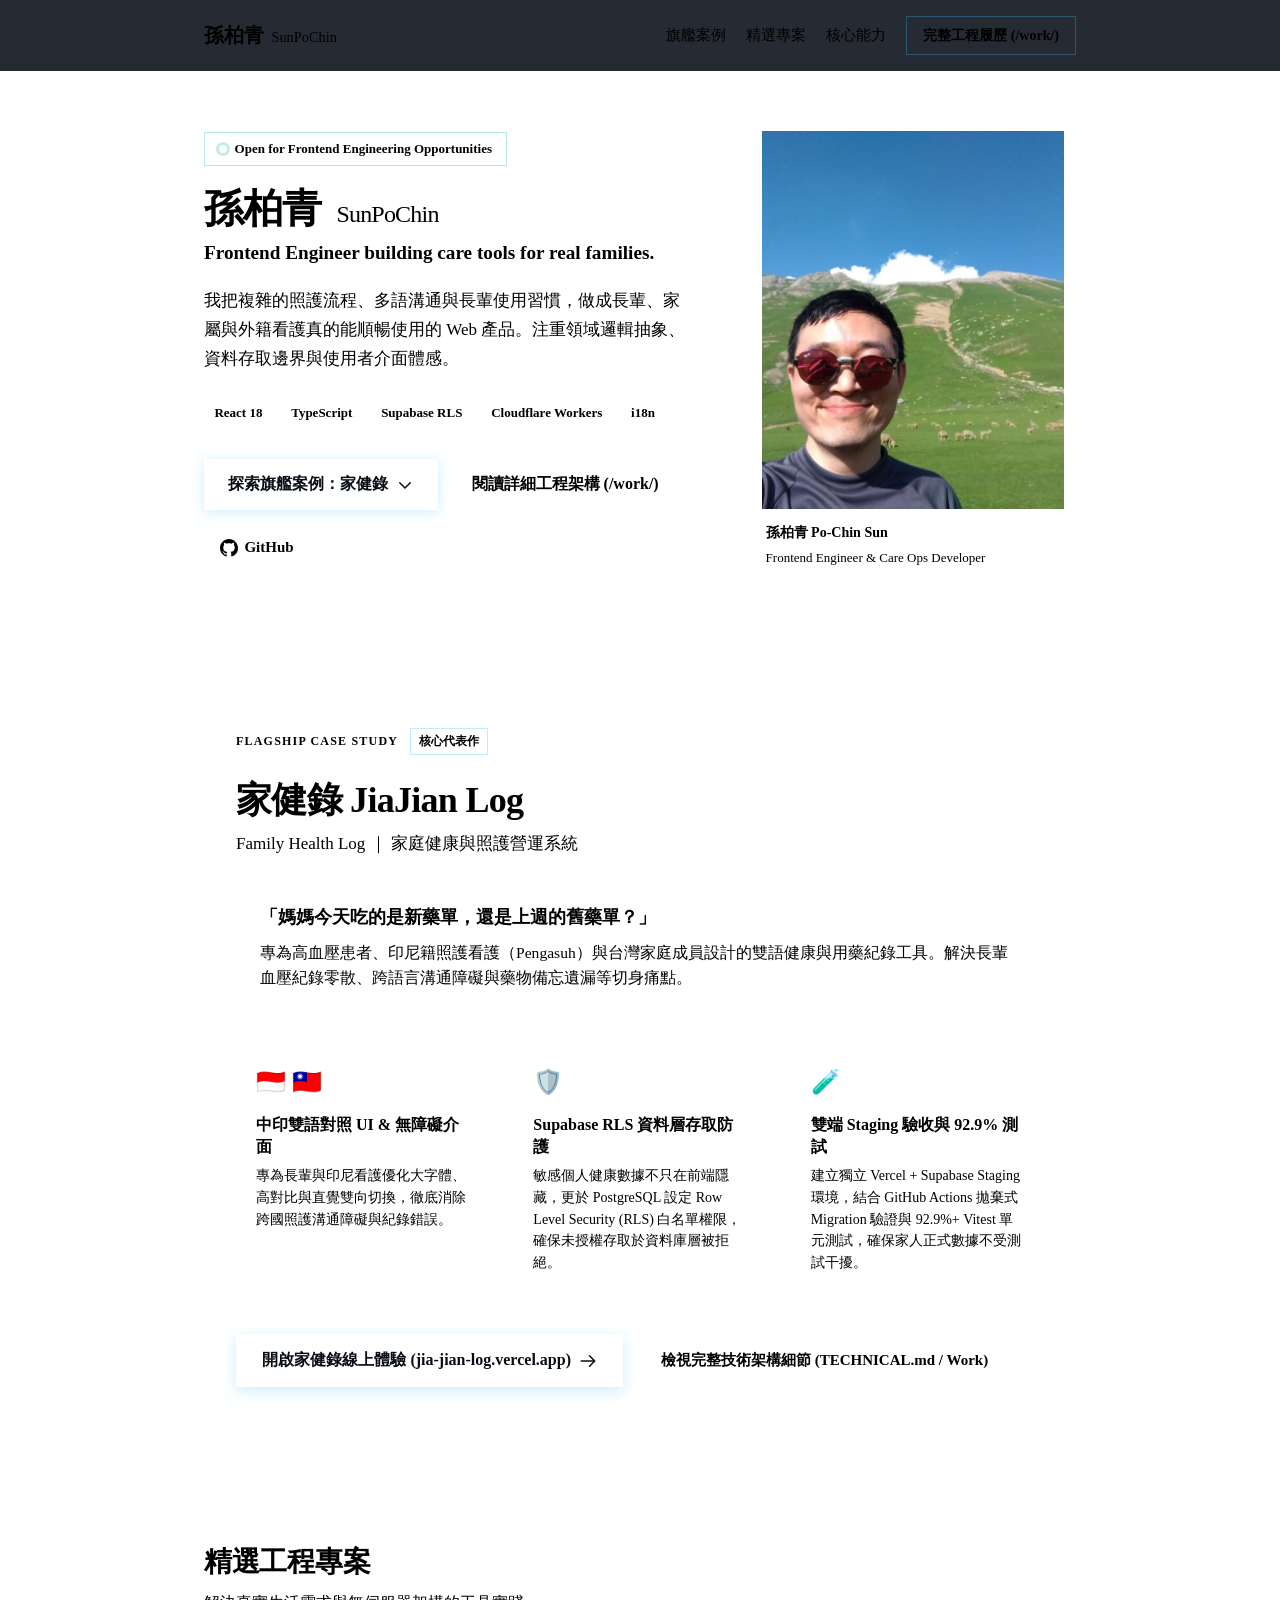
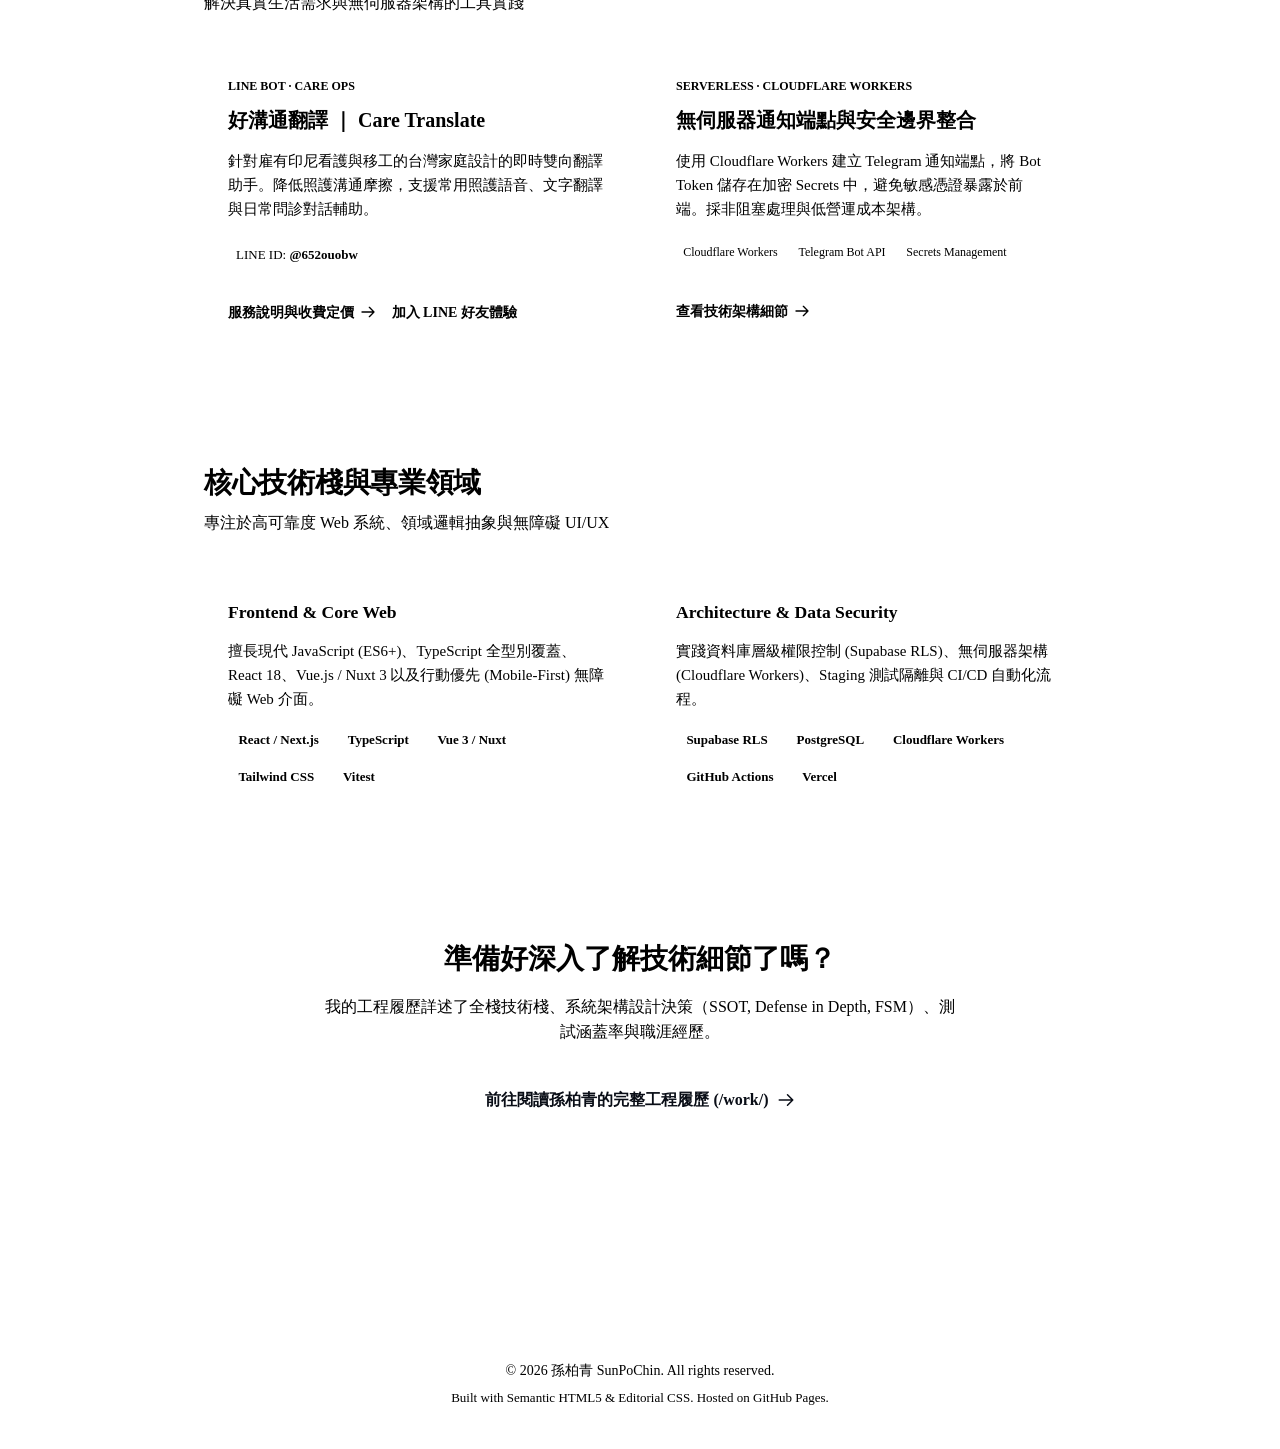
==== commit 215a653f: "feat: 新增好溝通翻譯官方服務說明與藍新金流審核專頁 依據 docs/product/payg-pricing-mvp.md 規格與第三方金流審核合規要求， 在 /care-translate/ " ====
--- a/index.html
+++ b/index.html
@@ -206,12 +206,19 @@
             <div class="project-meta-box">
               <span class="line-id-tag">LINE ID: <code>@652ouobw</code></span>
             </div>
-            <div class="project-link-row">
-              <a href="https://line.me/R/ti/p/@652ouobw" target="_blank" rel="noopener noreferrer" class="link-arrow">
-                <span>加入 LINE 好友體驗</span>
+            <!-- 
+              提供公開商品與定價說明頁 (/care-translate/) 連結，
+              滿足藍新金流特店審核對前台公開展示與服務價格說明的檢核需求。
+            -->
+            <div class="project-link-row" style="display: flex; gap: 1rem; flex-wrap: wrap;">
+              <a href="./care-translate/" class="link-arrow">
+                <span>服務說明與收費定價</span>
                 <svg xmlns="http://www.w3.org/2000/svg" width="16" height="16" fill="none" viewBox="0 0 24 24" stroke="currentColor">
                   <path stroke-linecap="round" stroke-linejoin="round" stroke-width="2" d="M14 5l7 7m0 0l-7 7m7-7H3" />
                 </svg>
+              </a>
+              <a href="https://line.me/R/ti/p/@652ouobw" target="_blank" rel="noopener noreferrer" class="link-arrow" style="color: var(--text-muted);">
+                <span>加入 LINE 好友體驗</span>
               </a>
             </div>
           </article>
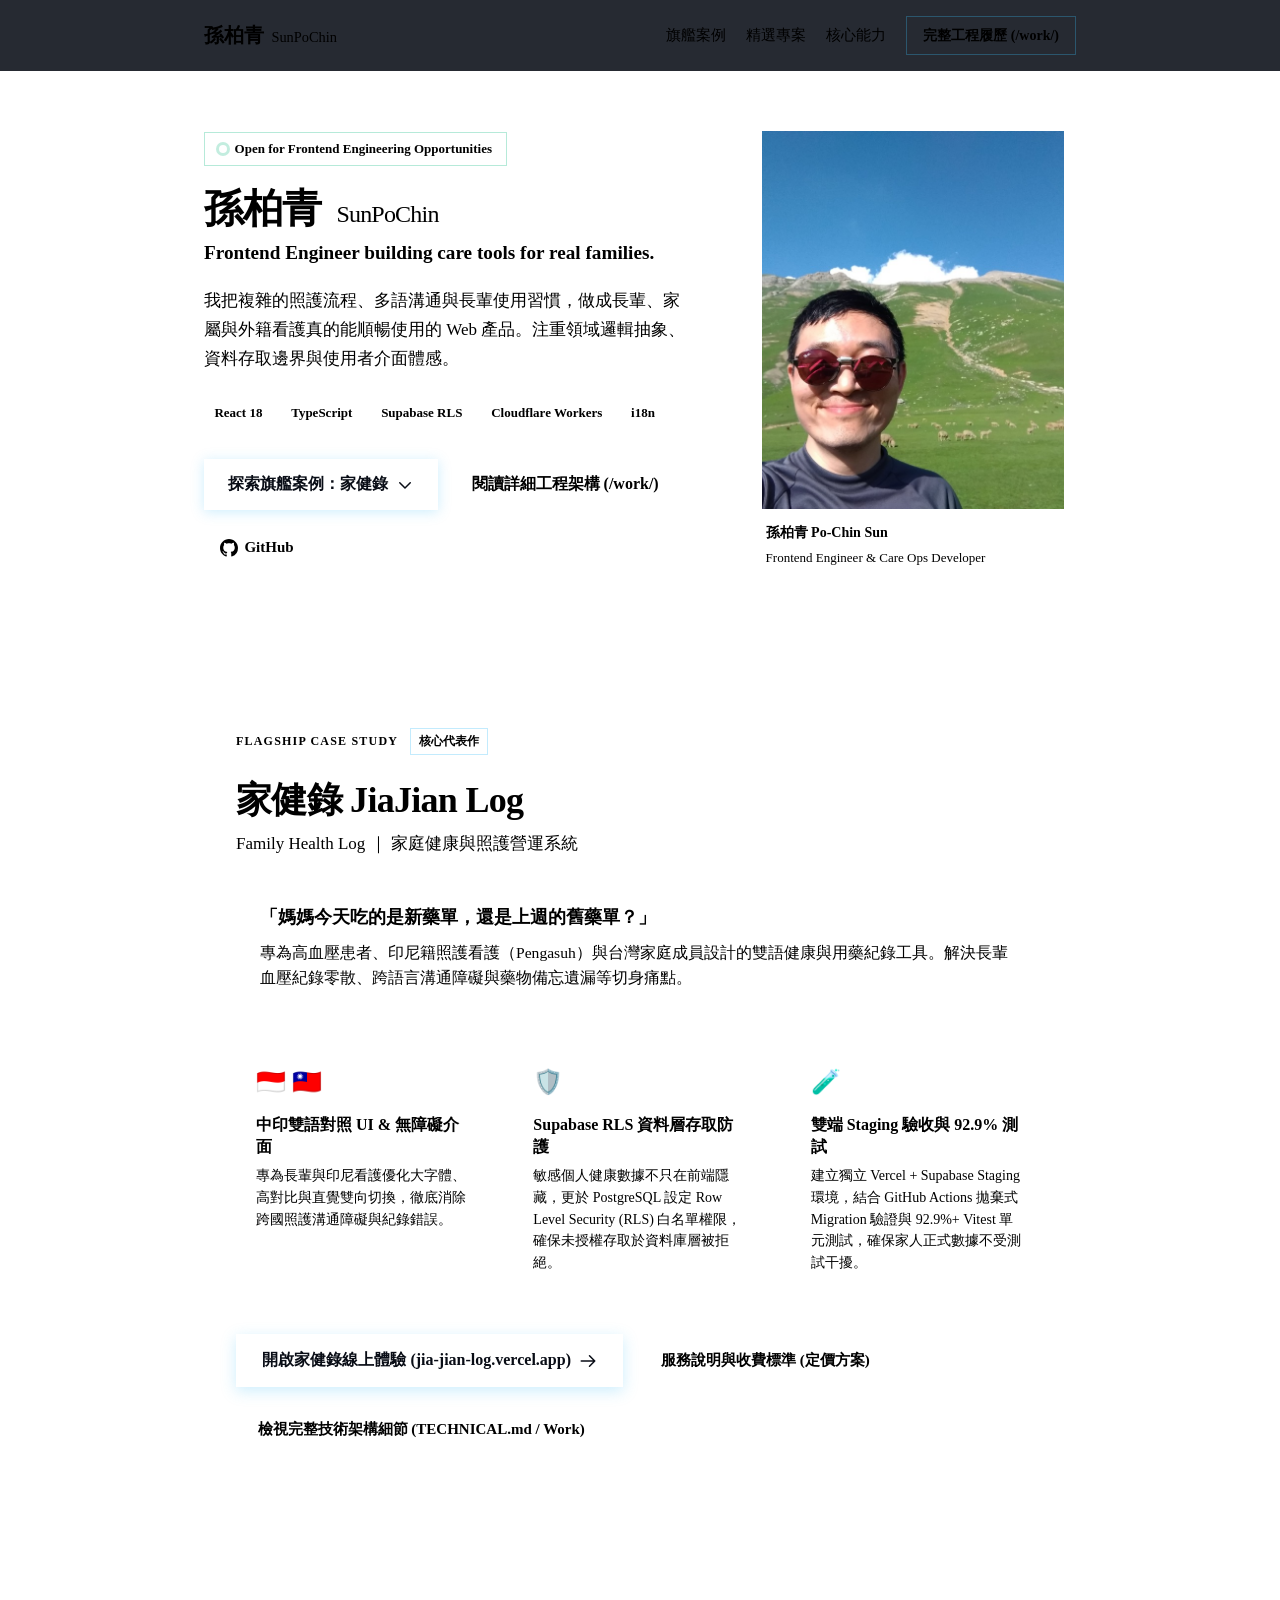
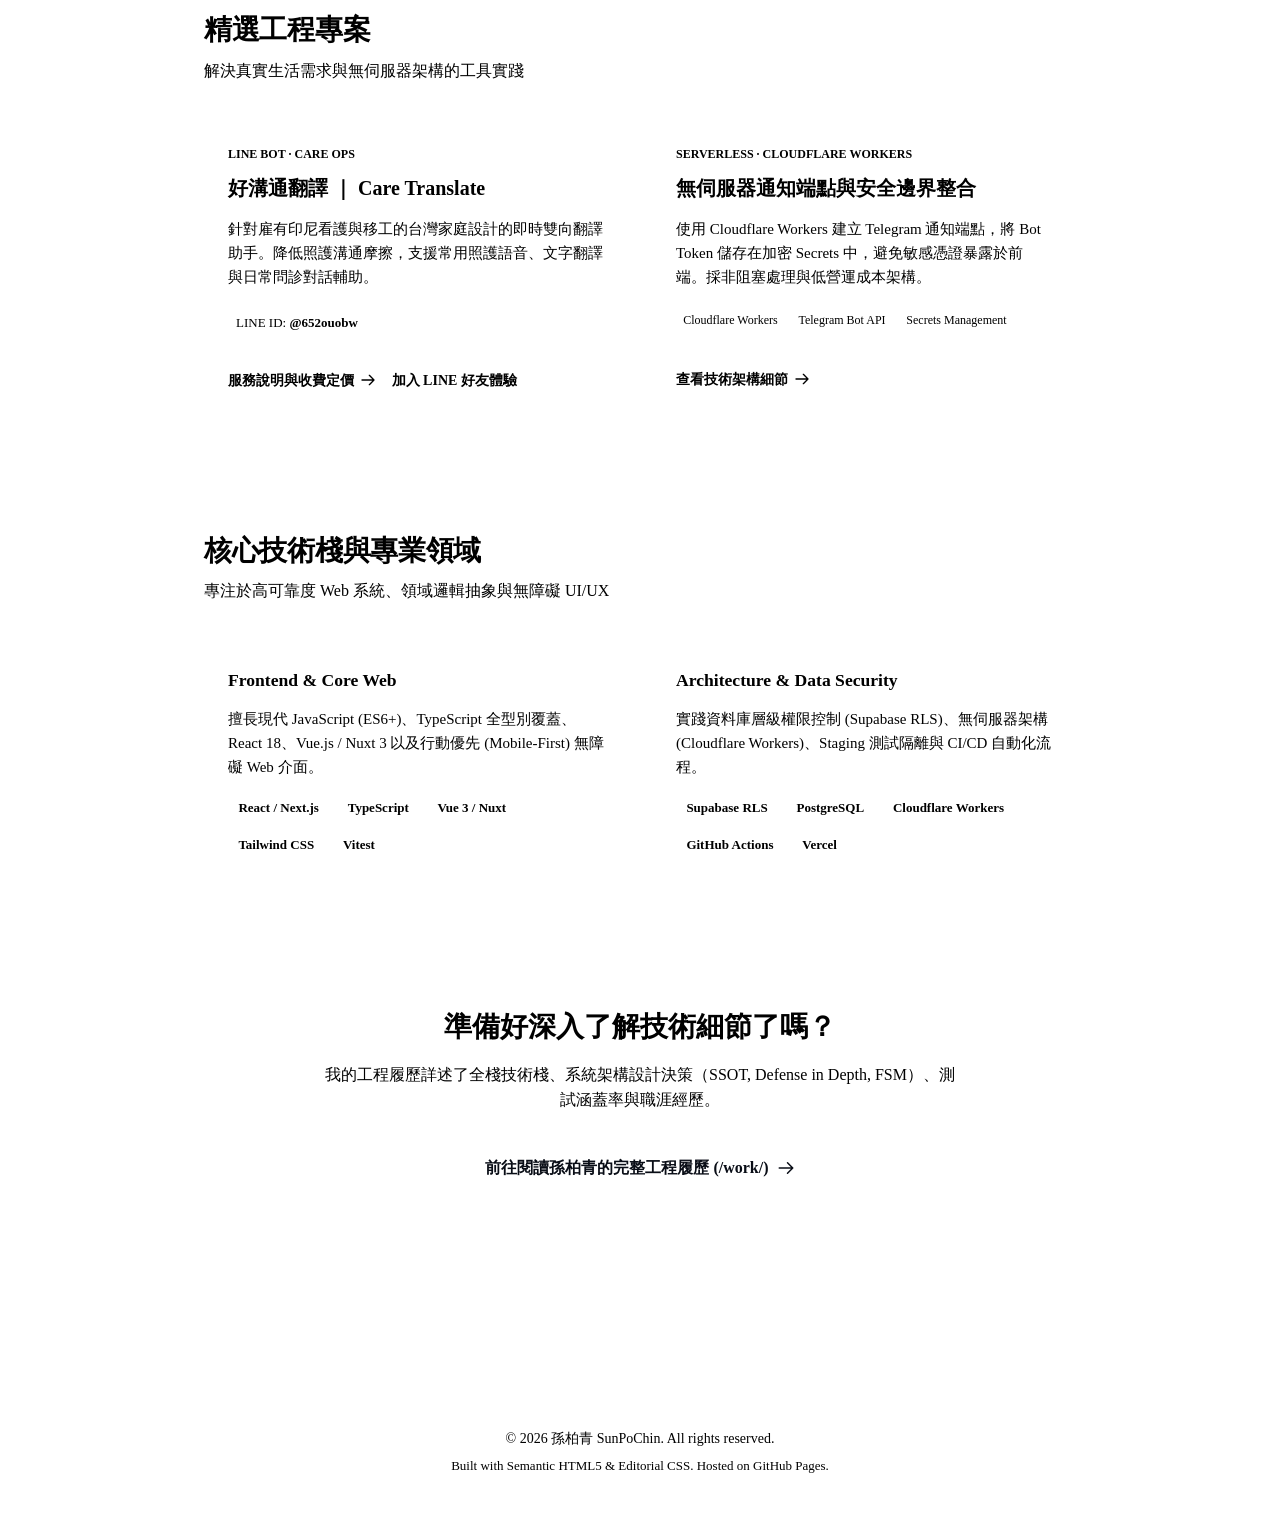
==== commit ef67cabc: "feat: 建立家簡錄官方收費標準與藍新金流審核專頁 為滿足申請藍新金流（NewebPay）特店審核時要求公開且清楚之商品收費標準與服務條款補件需求，於 family-health-note/ 建立專" ====
--- a/index.html
+++ b/index.html
@@ -176,6 +176,9 @@
               <path stroke-linecap="round" stroke-linejoin="round" stroke-width="2" d="M14 5l7 7m0 0l-7 7m7-7H3" />
             </svg>
           </a>
+          <a href="./family-health-note/" class="btn-flagship-secondary">
+            <span>服務說明與收費標準 (定價方案)</span>
+          </a>
           <a href="./work/" class="btn-flagship-secondary">
             <span>檢視完整技術架構細節 (TECHNICAL.md / Work)</span>
           </a>
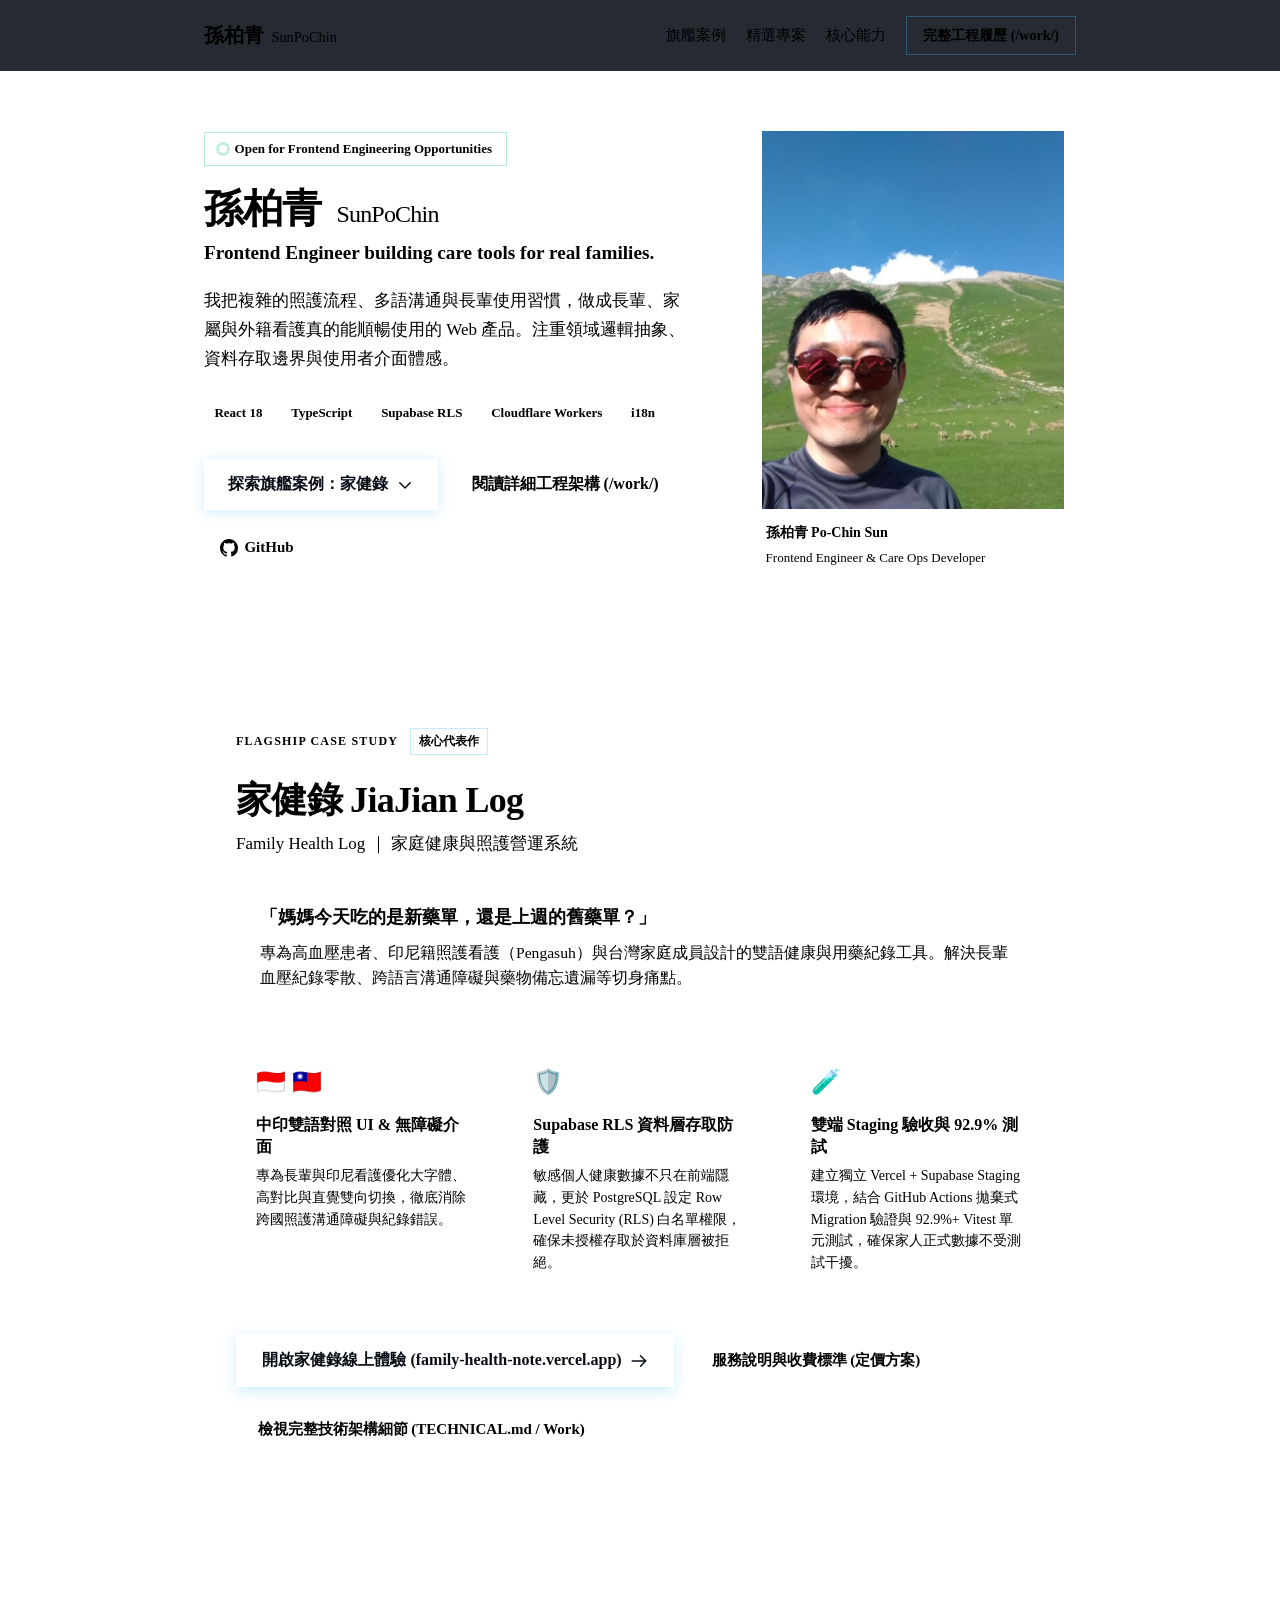
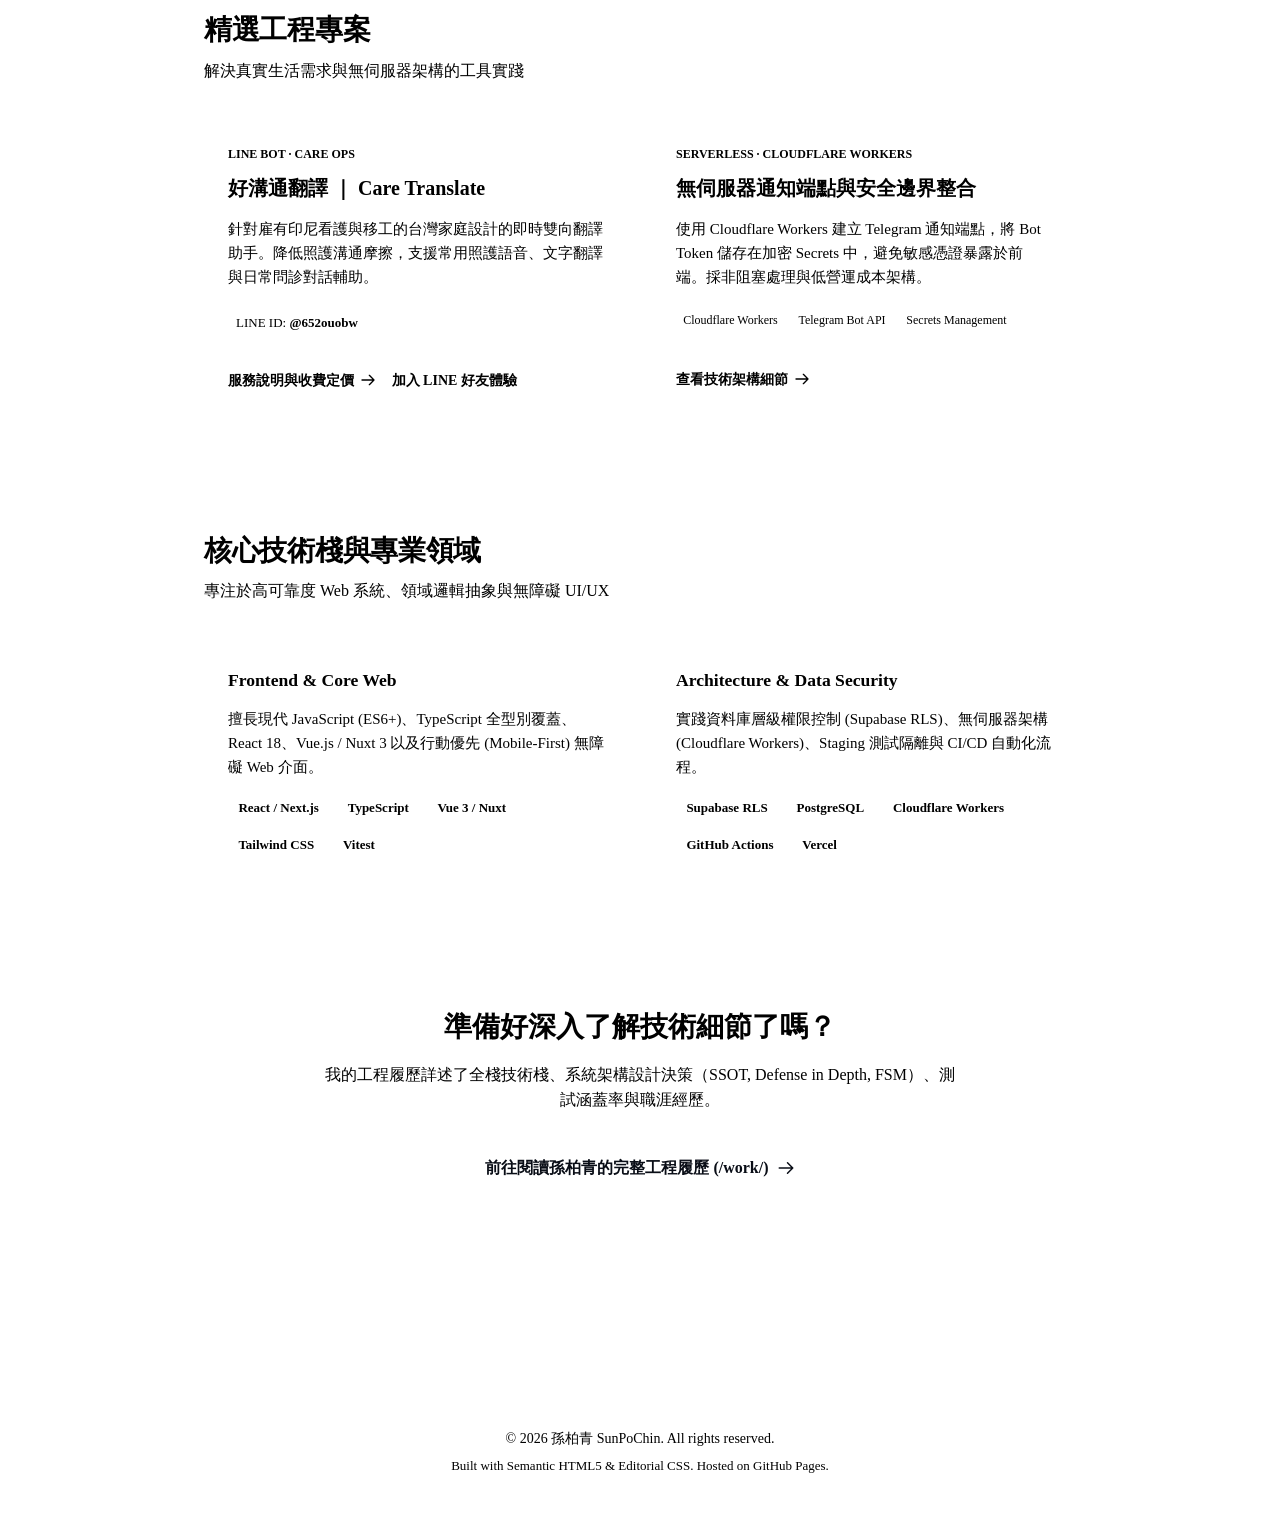
==== commit bb444f6e: "refactor: 全面統一專案代號與線上網域為 family-health-note 為配合家簡錄官方收費標準與金流審核專頁命名規範，並消除歷史代號 jia-jian-log 在跨平台存取與藍新金流" ====
--- a/index.html
+++ b/index.html
@@ -168,10 +168,10 @@
           </div>
         </div>
 
-        <!-- 旗艦案例行動連結 -->
+        <!-- 旗艦案例行動連結：更新為 family-health-note.vercel.app 官方線上服務體驗連結，確保全站網域一致 -->
         <div class="flagship-actions">
-          <a href="https://jia-jian-log.vercel.app/" target="_blank" rel="noopener noreferrer" class="btn-flagship-primary">
-            <span>開啟家健錄線上體驗 (jia-jian-log.vercel.app)</span>
+          <a href="https://family-health-note.vercel.app/" target="_blank" rel="noopener noreferrer" class="btn-flagship-primary">
+            <span>開啟家健錄線上體驗 (family-health-note.vercel.app)</span>
             <svg xmlns="http://www.w3.org/2000/svg" width="18" height="18" fill="none" viewBox="0 0 24 24" stroke="currentColor">
               <path stroke-linecap="round" stroke-linejoin="round" stroke-width="2" d="M14 5l7 7m0 0l-7 7m7-7H3" />
             </svg>
